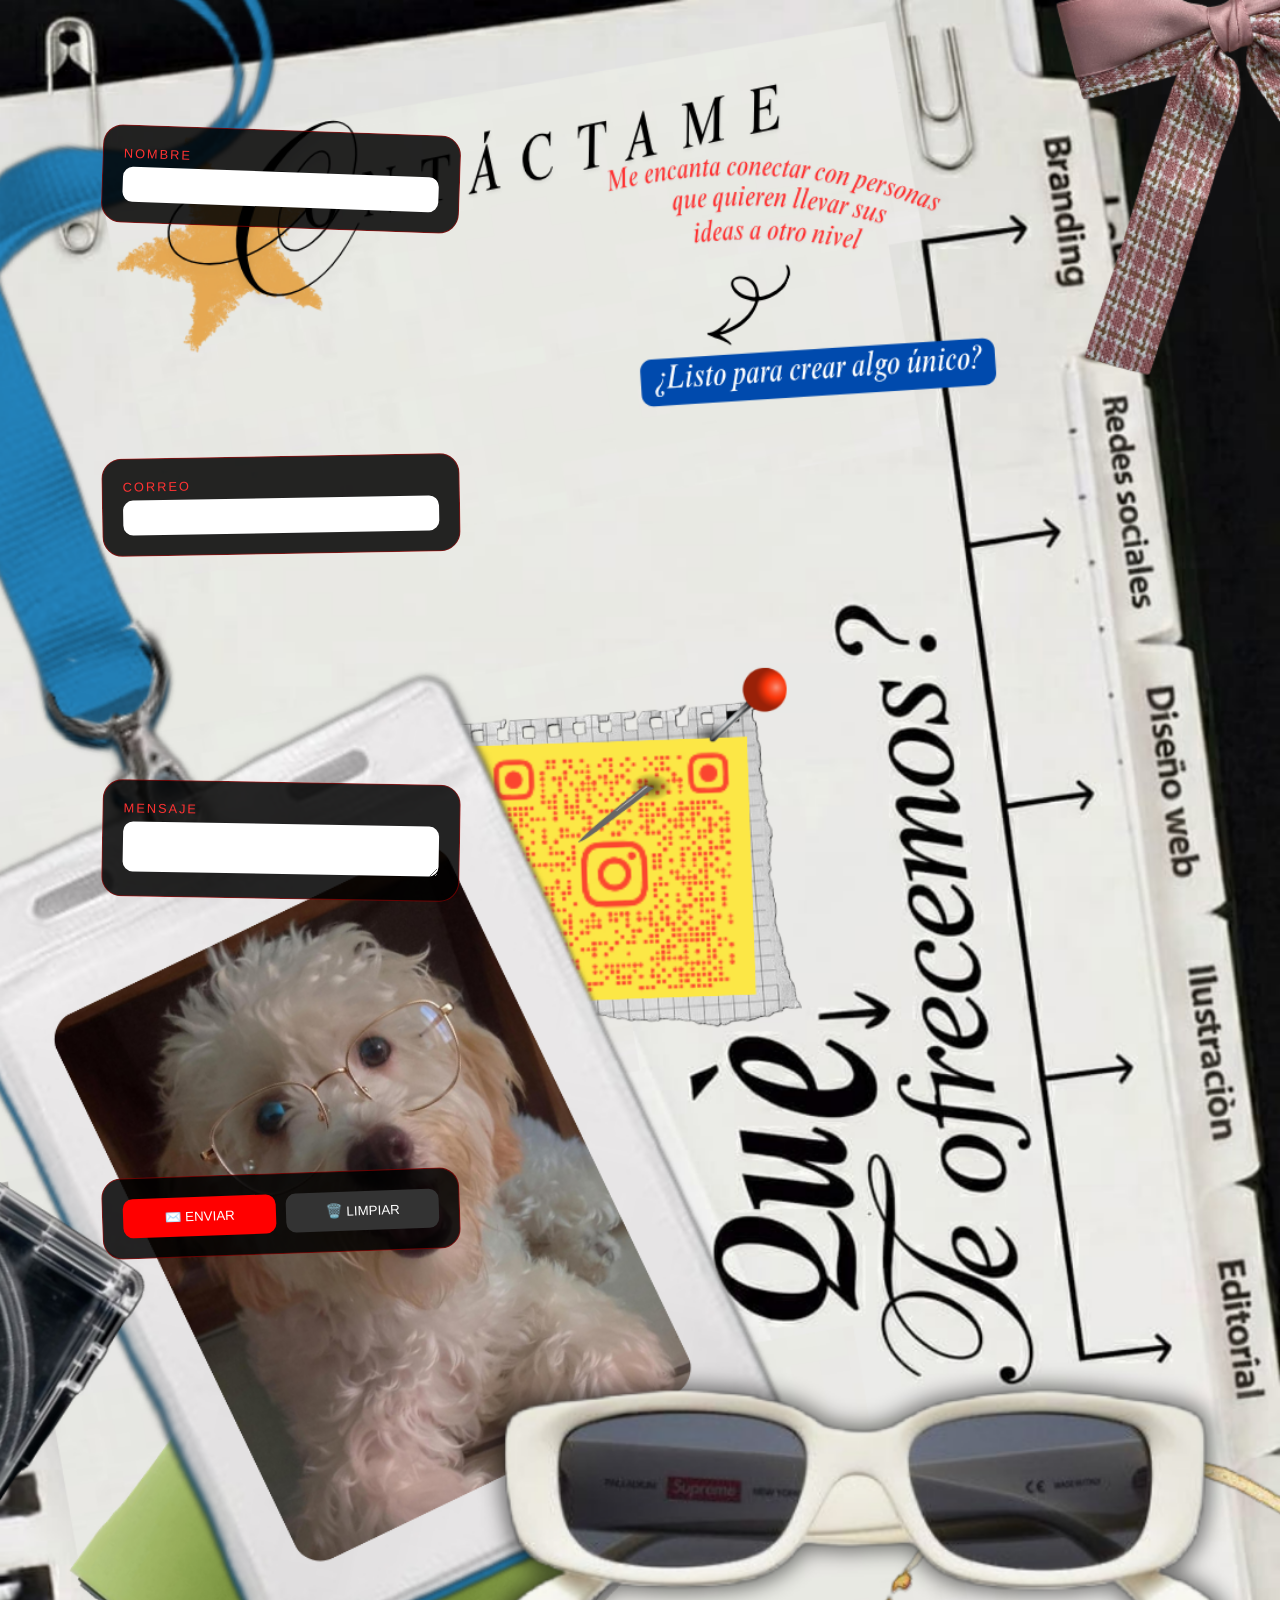
==== contactame.html @ 31b305aa "Cambios de Diseño" ====
<!DOCTYPE html>
<html lang="es">
<head>
<meta charset="UTF-8">
<meta name="viewport" content="width=device-width, initial-scale=1.0">
<title>Contacto - Karla Sherlyn</title>

<style>
*{margin:0;padding:0;box-sizing:border-box;}

body{
    background:#000;
    font-family:Arial, sans-serif;
}

.fullscreen-container{
    position:relative;
    min-height:100vh;
}

.fullscreen-img{
    width:100%;
    display:block;
}

.scrapbook-layer{
    position:absolute;
    top:0;
    left:0;
    width:100%;
    height:100%;
}

.scrap-item{
    position:absolute;
    cursor:grab;
}

.scrap-item:active{
    cursor:grabbing;
}

.form-cuadro{
    background:rgba(0,0,0,0.85);
    padding:20px;
    border-radius:20px;
    border:1px solid rgba(255,0,0,0.4);
}

.form-label{
    display:block;
    color:#ff3333;
    margin-bottom:6px;
    font-size:0.8rem;
    letter-spacing:2px;
}

.form-input,
.form-textarea{
    width:100%;
    padding:10px;
    border:none;
    border-radius:10px;
}

.botones-container{
    display:flex;
    gap:10px;
}

.btn-enviar,
.btn-limpiar{
    flex:1;
    padding:12px;
    border:none;
    border-radius:10px;
    cursor:pointer;
    color:white;
}

.btn-enviar{ background:#ff0000; }
.btn-limpiar{ background:#333; }
</style>
</head>

<body>

<div class="fullscreen-container">
<img src="img/Contactame.png" class="fullscreen-img">

<div class="scrapbook-layer">

<form id="formContacto">

<!-- NOMBRE -->
<div class="scrap-item form-cuadro" style="top:8%; left:8%; width:28%; transform:rotate(2deg);">
<label for="nombre" class="form-label">NOMBRE</label>
<input type="text" id="nombre" name="nombre" class="form-input" required>
</div>

<!-- CORREO -->
<div class="scrap-item form-cuadro" style="top:28%; left:8%; width:28%; transform:rotate(-1deg);">
<label for="correo" class="form-label">CORREO</label>
<input type="email" id="correo" name="correo" class="form-input" required>
</div>

<!-- MENSAJE -->
<div class="scrap-item form-cuadro" style="top:48%; left:8%; width:28%; transform:rotate(1deg);">
<label for="mensaje" class="form-label">MENSAJE</label>
<textarea id="mensaje" name="mensaje" class="form-textarea" required></textarea>
</div>

<!-- BOTONES -->
<div class="scrap-item form-cuadro" style="top:72%; left:8%; width:28%; transform:rotate(-2deg);">
<div class="botones-container">
<button type="submit" id="btnEnviar" class="btn-enviar">✉️ ENVIAR</button>
<button type="button" id="btnLimpiar" class="btn-limpiar">🗑️ LIMPIAR</button>
</div>
</div>

</form>

</div>
</div>

<script>
const FORMSPREE_URL = "https://formspree.io/f/xeevagad";

// ===== FORM =====
function enviarFormulario(){
    const nombre = nombreInput.value.trim();
    const correo = correoInput.value.trim();
    const mensaje = mensajeInput.value.trim();

    fetch(FORMSPREE_URL,{
        method:"POST",
        headers:{'Content-Type':'application/json'},
        body:JSON.stringify({nombre,correo,mensaje})
    }).then(()=>alert("Mensaje enviado"));
}

function limpiarFormulario(){
    form.reset();
}

const form = document.getElementById("formContacto");
const nombreInput = document.getElementById("nombre");
const correoInput = document.getElementById("correo");
const mensajeInput = document.getElementById("mensaje");

form.addEventListener("submit",(e)=>{
    e.preventDefault();
    enviarFormulario();
});

document.getElementById("btnLimpiar").onclick = limpiarFormulario;

// ===== DRAG SYSTEM =====
let selected = null;
let isDragging = false;
let startX, startY, startLeft, startTop;

document.querySelectorAll('.scrap-item').forEach(el => {

    el.addEventListener('mousedown', (e) => {

        // ❌ NO mover si estás escribiendo o clickeando botones
        if(
            e.target.tagName === "INPUT" ||
            e.target.tagName === "TEXTAREA" ||
            e.target.tagName === "BUTTON"
        ) return;

        isDragging = true;
        selected = el;

        startX = e.clientX;
        startY = e.clientY;

        startLeft = parseFloat(el.style.left);
        startTop = parseFloat(el.style.top);

        document.onmousemove = drag;
        document.onmouseup = stop;
    });
});

function drag(e){
    if(!isDragging || !selected) return;

    selected.style.left = (startLeft + (e.clientX - startX)) + "px";
    selected.style.top = (startTop + (e.clientY - startY)) + "px";
}

function stop(){
    isDragging = false;
    selected = null;
    document.onmousemove = null;
    document.onmouseup = null;
}
</script>

</body>
</html>
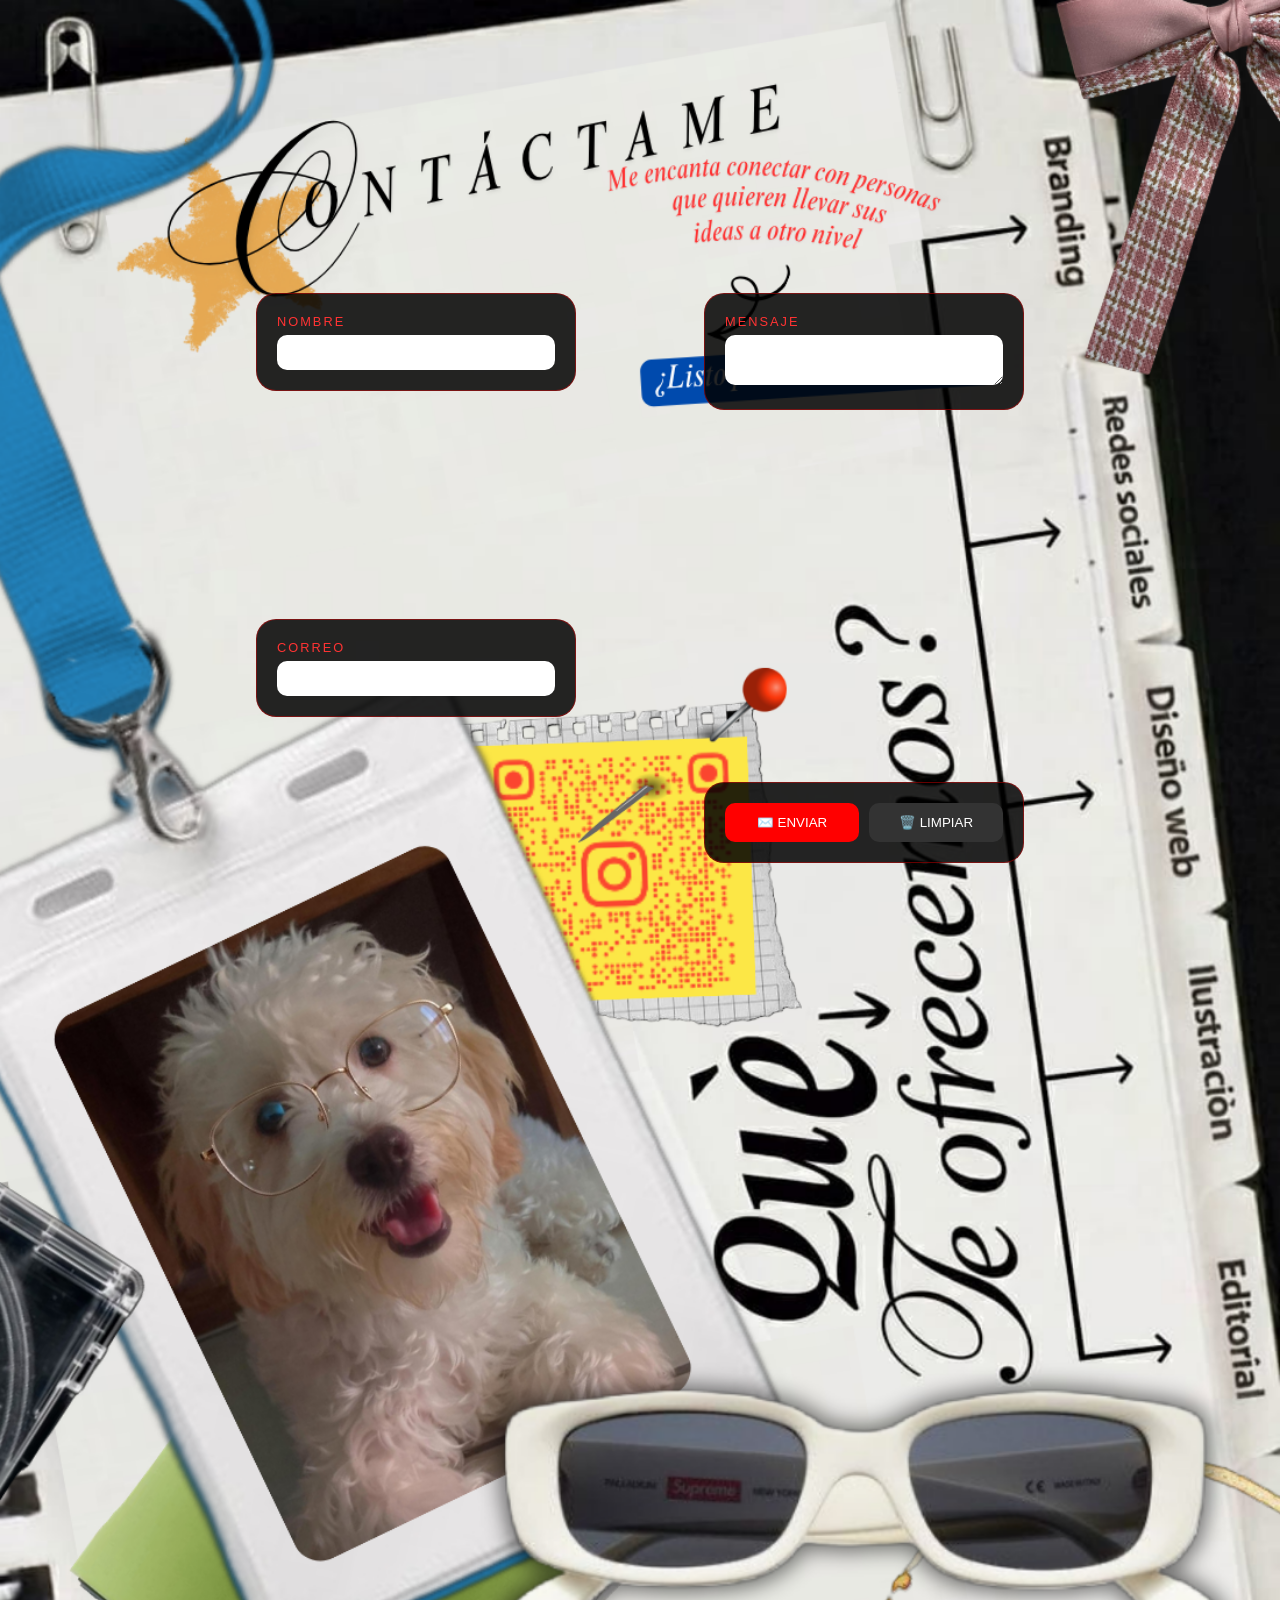
==== commit 94acf624: "Diseño" ====
--- a/contactame.html
+++ b/contactame.html
@@ -31,15 +31,12 @@
     height:100%;
 }
 
+/* 🔒 YA NO SE MUEVEN */
 .scrap-item{
     position:absolute;
-    cursor:grab;
 }
 
-.scrap-item:active{
-    cursor:grabbing;
-}
-
+/* ESTILO */
 .form-cuadro{
     background:rgba(0,0,0,0.85);
     padding:20px;
@@ -92,26 +89,24 @@
 
 <form id="formContacto">
 
-<!-- NOMBRE -->
-<div class="scrap-item form-cuadro" style="top:8%; left:8%; width:28%; transform:rotate(2deg);">
+<!-- COLUMNA IZQUIERDA -->
+<div class="scrap-item form-cuadro" style="top:18%; left:20%; width:25%;">
 <label for="nombre" class="form-label">NOMBRE</label>
 <input type="text" id="nombre" name="nombre" class="form-input" required>
 </div>
 
-<!-- CORREO -->
-<div class="scrap-item form-cuadro" style="top:28%; left:8%; width:28%; transform:rotate(-1deg);">
+<div class="scrap-item form-cuadro" style="top:38%; left:20%; width:25%;">
 <label for="correo" class="form-label">CORREO</label>
 <input type="email" id="correo" name="correo" class="form-input" required>
 </div>
 
-<!-- MENSAJE -->
-<div class="scrap-item form-cuadro" style="top:48%; left:8%; width:28%; transform:rotate(1deg);">
+<!-- COLUMNA DERECHA -->
+<div class="scrap-item form-cuadro" style="top:18%; left:55%; width:25%;">
 <label for="mensaje" class="form-label">MENSAJE</label>
 <textarea id="mensaje" name="mensaje" class="form-textarea" required></textarea>
 </div>
 
-<!-- BOTONES -->
-<div class="scrap-item form-cuadro" style="top:72%; left:8%; width:28%; transform:rotate(-2deg);">
+<div class="scrap-item form-cuadro" style="top:48%; left:55%; width:25%;">
 <div class="botones-container">
 <button type="submit" id="btnEnviar" class="btn-enviar">✉️ ENVIAR</button>
 <button type="button" id="btnLimpiar" class="btn-limpiar">🗑️ LIMPIAR</button>
@@ -126,7 +121,12 @@
 <script>
 const FORMSPREE_URL = "https://formspree.io/f/xeevagad";
 
-// ===== FORM =====
+const form = document.getElementById("formContacto");
+const nombreInput = document.getElementById("nombre");
+const correoInput = document.getElementById("correo");
+const mensajeInput = document.getElementById("mensaje");
+
+// ENVIAR
 function enviarFormulario(){
     const nombre = nombreInput.value.trim();
     const correo = correoInput.value.trim();
@@ -139,14 +139,10 @@
     }).then(()=>alert("Mensaje enviado"));
 }
 
+// LIMPIAR
 function limpiarFormulario(){
     form.reset();
 }
-
-const form = document.getElementById("formContacto");
-const nombreInput = document.getElementById("nombre");
-const correoInput = document.getElementById("correo");
-const mensajeInput = document.getElementById("mensaje");
 
 form.addEventListener("submit",(e)=>{
     e.preventDefault();
@@ -154,50 +150,6 @@
 });
 
 document.getElementById("btnLimpiar").onclick = limpiarFormulario;
-
-// ===== DRAG SYSTEM =====
-let selected = null;
-let isDragging = false;
-let startX, startY, startLeft, startTop;
-
-document.querySelectorAll('.scrap-item').forEach(el => {
-
-    el.addEventListener('mousedown', (e) => {
-
-        // ❌ NO mover si estás escribiendo o clickeando botones
-        if(
-            e.target.tagName === "INPUT" ||
-            e.target.tagName === "TEXTAREA" ||
-            e.target.tagName === "BUTTON"
-        ) return;
-
-        isDragging = true;
-        selected = el;
-
-        startX = e.clientX;
-        startY = e.clientY;
-
-        startLeft = parseFloat(el.style.left);
-        startTop = parseFloat(el.style.top);
-
-        document.onmousemove = drag;
-        document.onmouseup = stop;
-    });
-});
-
-function drag(e){
-    if(!isDragging || !selected) return;
-
-    selected.style.left = (startLeft + (e.clientX - startX)) + "px";
-    selected.style.top = (startTop + (e.clientY - startY)) + "px";
-}
-
-function stop(){
-    isDragging = false;
-    selected = null;
-    document.onmousemove = null;
-    document.onmouseup = null;
-}
 </script>
 
 </body>
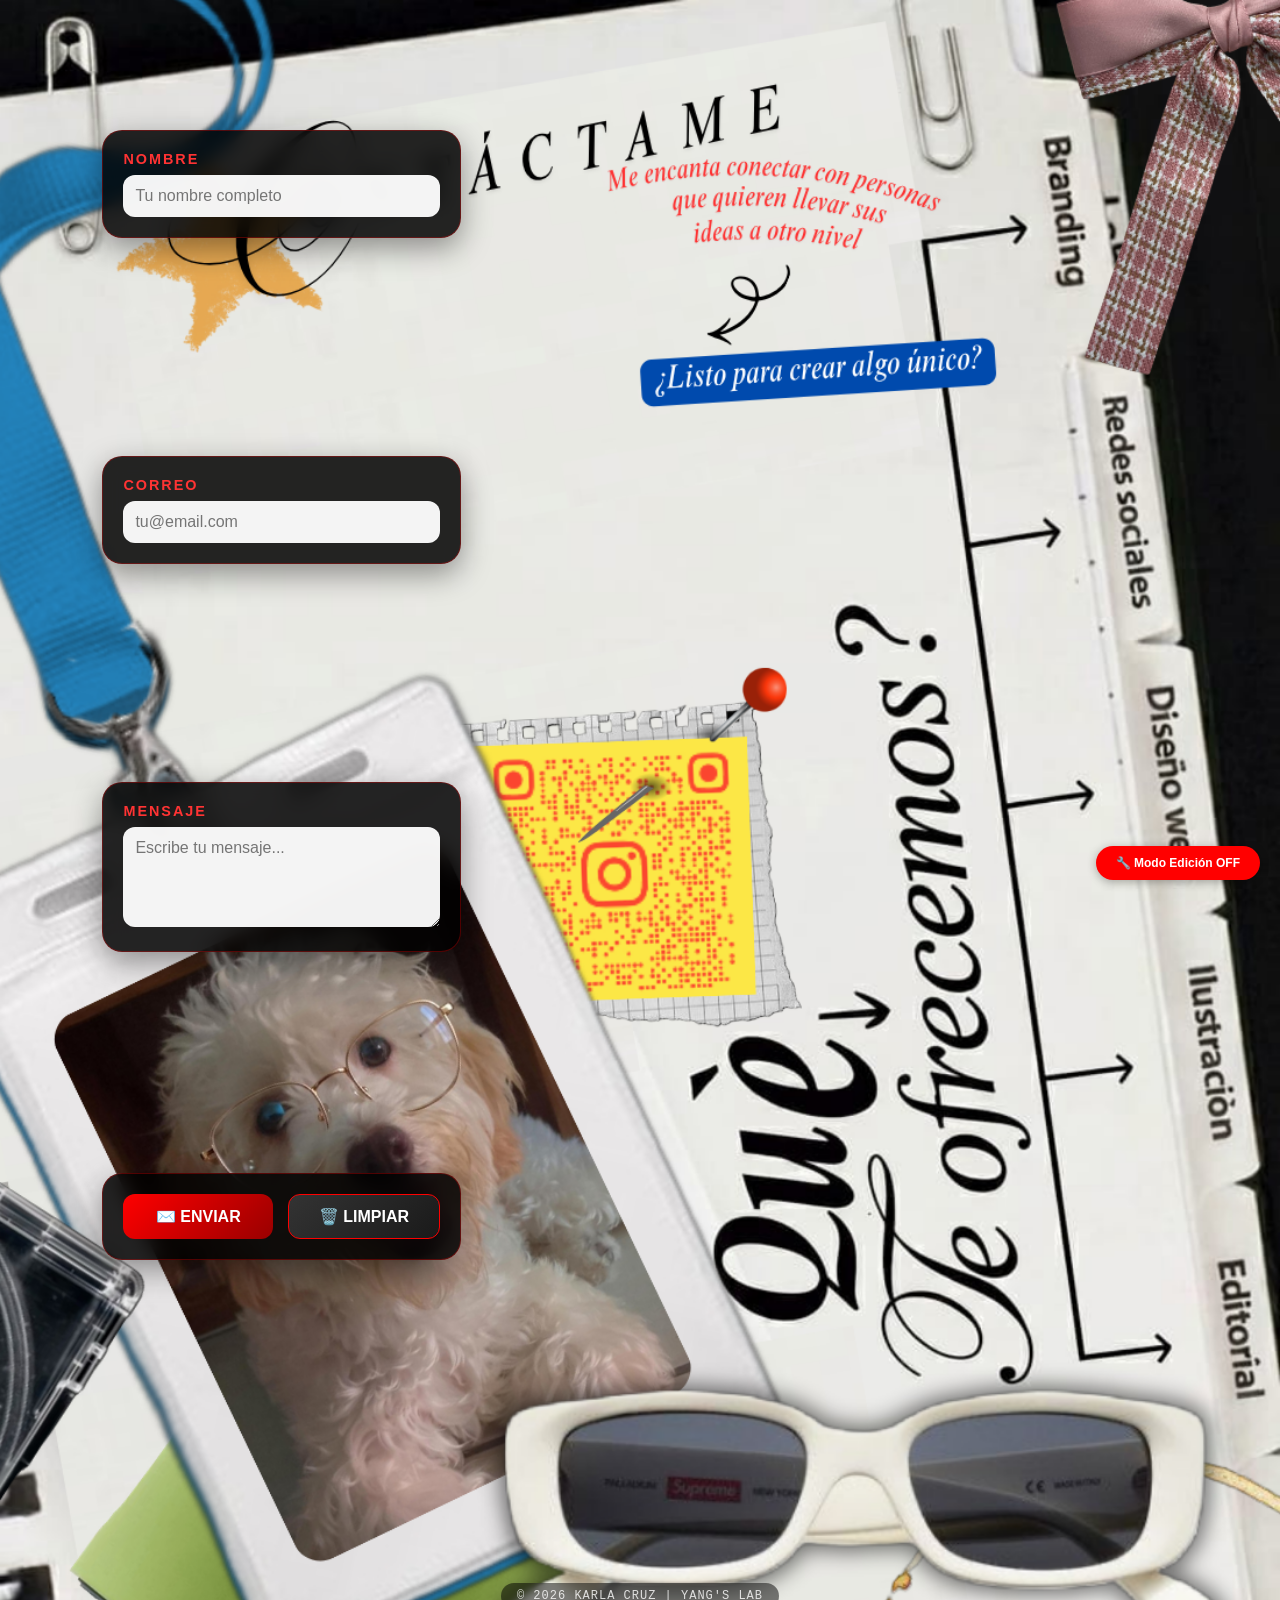
==== commit a47fbf55: "Add files via upload" ====
--- a/contactame.html
+++ b/contactame.html
@@ -1,156 +1,680 @@
-<!DOCTYPE html>
-<html lang="es">
-<head>
-<meta charset="UTF-8">
-<meta name="viewport" content="width=device-width, initial-scale=1.0">
-<title>Contacto - Karla Sherlyn</title>
-
-<style>
-*{margin:0;padding:0;box-sizing:border-box;}
-
-body{
-    background:#000;
-    font-family:Arial, sans-serif;
-}
-
-.fullscreen-container{
-    position:relative;
-    min-height:100vh;
-}
-
-.fullscreen-img{
-    width:100%;
-    display:block;
-}
-
-.scrapbook-layer{
-    position:absolute;
-    top:0;
-    left:0;
-    width:100%;
-    height:100%;
-}
-
-/* 🔒 YA NO SE MUEVEN */
-.scrap-item{
-    position:absolute;
-}
-
-/* ESTILO */
-.form-cuadro{
-    background:rgba(0,0,0,0.85);
-    padding:20px;
-    border-radius:20px;
-    border:1px solid rgba(255,0,0,0.4);
-}
-
-.form-label{
-    display:block;
-    color:#ff3333;
-    margin-bottom:6px;
-    font-size:0.8rem;
-    letter-spacing:2px;
-}
-
-.form-input,
-.form-textarea{
-    width:100%;
-    padding:10px;
-    border:none;
-    border-radius:10px;
-}
-
-.botones-container{
-    display:flex;
-    gap:10px;
-}
-
-.btn-enviar,
-.btn-limpiar{
-    flex:1;
-    padding:12px;
-    border:none;
-    border-radius:10px;
-    cursor:pointer;
-    color:white;
-}
-
-.btn-enviar{ background:#ff0000; }
-.btn-limpiar{ background:#333; }
-</style>
-</head>
-
-<body>
-
-<div class="fullscreen-container">
-<img src="img/Contactame.png" class="fullscreen-img">
-
-<div class="scrapbook-layer">
-
-<form id="formContacto">
-
-<!-- COLUMNA IZQUIERDA -->
-<div class="scrap-item form-cuadro" style="top:18%; left:20%; width:25%;">
-<label for="nombre" class="form-label">NOMBRE</label>
-<input type="text" id="nombre" name="nombre" class="form-input" required>
-</div>
-
-<div class="scrap-item form-cuadro" style="top:38%; left:20%; width:25%;">
-<label for="correo" class="form-label">CORREO</label>
-<input type="email" id="correo" name="correo" class="form-input" required>
-</div>
-
-<!-- COLUMNA DERECHA -->
-<div class="scrap-item form-cuadro" style="top:18%; left:55%; width:25%;">
-<label for="mensaje" class="form-label">MENSAJE</label>
-<textarea id="mensaje" name="mensaje" class="form-textarea" required></textarea>
-</div>
-
-<div class="scrap-item form-cuadro" style="top:48%; left:55%; width:25%;">
-<div class="botones-container">
-<button type="submit" id="btnEnviar" class="btn-enviar">✉️ ENVIAR</button>
-<button type="button" id="btnLimpiar" class="btn-limpiar">🗑️ LIMPIAR</button>
-</div>
-</div>
-
-</form>
-
-</div>
-</div>
-
-<script>
-const FORMSPREE_URL = "https://formspree.io/f/xeevagad";
-
-const form = document.getElementById("formContacto");
-const nombreInput = document.getElementById("nombre");
-const correoInput = document.getElementById("correo");
-const mensajeInput = document.getElementById("mensaje");
-
-// ENVIAR
-function enviarFormulario(){
-    const nombre = nombreInput.value.trim();
-    const correo = correoInput.value.trim();
-    const mensaje = mensajeInput.value.trim();
-
-    fetch(FORMSPREE_URL,{
-        method:"POST",
-        headers:{'Content-Type':'application/json'},
-        body:JSON.stringify({nombre,correo,mensaje})
-    }).then(()=>alert("Mensaje enviado"));
-}
-
-// LIMPIAR
-function limpiarFormulario(){
-    form.reset();
-}
-
-form.addEventListener("submit",(e)=>{
-    e.preventDefault();
-    enviarFormulario();
-});
-
-document.getElementById("btnLimpiar").onclick = limpiarFormulario;
-</script>
-
-</body>
+<!DOCTYPE html>
+<html lang="es">
+<head>
+    <meta charset="UTF-8">
+    <meta name="viewport" content="width=device-width, initial-scale=1.0">
+    <title>Contacto - Karla Sherlyn</title>
+    
+    <link rel="icon" type="image/svg+xml" href="data:image/svg+xml, 
+    <svg xmlns='http://www.w3.org/2000/svg' viewBox='0 0 100 100'>         
+    <text y='.9em' font-size='90'>🦖</text> </svg>">
+    <meta http-equiv="Cache-Control" content="no-cache, no-store, must-revalidate">
+    <meta http-equiv="Pragma" content="no-cache">
+    <meta http-equiv="Expires" content="0">
+    
+    <style>
+        * {
+            margin: 0;
+            padding: 0;
+            box-sizing: border-box;
+        }
+
+        body {
+            background: #000;
+            overflow-x: hidden;
+            font-family: 'Arial', sans-serif;
+        }
+
+        .fullscreen-container {
+            position: relative;
+            min-height: 100vh;
+        }
+
+        .fullscreen-img {
+            width: 100%;
+            display: block;
+            pointer-events: none;
+        }
+
+        /* CAPA DE ELEMENTOS */
+        .scrapbook-layer {
+            position: absolute;
+            top: 0;
+            left: 0;
+            width: 100%;
+            height: 100%;
+        }
+
+        /* ELEMENTOS - Solo se pueden mover si activas el modo edición */
+        .scrap-item {
+            position: absolute;
+            transition: outline 0.1s ease;
+        }
+
+        /* ESTILOS DE LOS CUADROS DEL FORMULARIO */
+        .form-cuadro {
+            background: rgba(0, 0, 0, 0.85);
+            backdrop-filter: blur(10px);
+            border-radius: 20px;
+            padding: 20px;
+            box-shadow: 0 10px 30px rgba(0,0,0,0.4);
+            border: 1px solid rgba(255,0,0,0.3);
+            transition: all 0.2s ease;
+        }
+
+        .form-cuadro:hover {
+            border: 1px solid rgba(255,0,0,0.8);
+            box-shadow: 0 15px 40px rgba(0,0,0,0.5);
+        }
+
+        .form-cuadro-interno {
+            width: 100%;
+        }
+
+        .form-label {
+            display: block;
+            color: #ff3333;
+            font-weight: bold;
+            margin-bottom: 8px;
+            font-size: 0.9rem;
+            letter-spacing: 2px;
+        }
+
+        .form-input {
+            width: 100%;
+            padding: 12px;
+            border: none;
+            border-radius: 12px;
+            background: rgba(255,255,255,0.95);
+            font-size: 1rem;
+            box-sizing: border-box;
+        }
+
+        .form-input:focus {
+            outline: none;
+            background: white;
+            box-shadow: 0 0 8px rgba(255,0,0,0.5);
+        }
+
+        .form-textarea {
+            width: 100%;
+            padding: 12px;
+            border: none;
+            border-radius: 12px;
+            background: rgba(255,255,255,0.95);
+            font-size: 1rem;
+            min-height: 100px;
+            resize: vertical;
+            font-family: inherit;
+            box-sizing: border-box;
+        }
+
+        .form-textarea:focus {
+            outline: none;
+            background: white;
+            box-shadow: 0 0 8px rgba(255,0,0,0.5);
+        }
+
+        .btn-enviar {
+            background: linear-gradient(135deg, #ff0000, #990000);
+            color: white;
+            border: none;
+            padding: 12px 24px;
+            border-radius: 12px;
+            font-size: 1rem;
+            font-weight: bold;
+            cursor: pointer;
+            width: 100%;
+            transition: transform 0.2s, box-shadow 0.2s;
+        }
+
+        .btn-enviar:hover {
+            transform: translateY(-2px);
+            box-shadow: 0 5px 15px rgba(255,0,0,0.4);
+        }
+
+        .btn-enviar:active {
+            transform: translateY(0);
+        }
+
+        .btn-limpiar {
+            background: linear-gradient(135deg, #333333, #1a1a1a);
+            color: white;
+            border: 1px solid #ff0000;
+            padding: 12px 24px;
+            border-radius: 12px;
+            font-size: 1rem;
+            font-weight: bold;
+            cursor: pointer;
+            width: 100%;
+            transition: transform 0.2s, box-shadow 0.2s;
+        }
+
+        .btn-limpiar:hover {
+            transform: translateY(-2px);
+            box-shadow: 0 5px 15px rgba(255,0,0,0.3);
+            border: 1px solid #ff4444;
+        }
+
+        .btn-limpiar:active {
+            transform: translateY(0);
+        }
+
+        .botones-container {
+            display: flex;
+            gap: 15px;
+            width: 100%;
+        }
+
+        .botones-container .btn-enviar,
+        .botones-container .btn-limpiar {
+            flex: 1;
+        }
+
+        .watermark {
+            position: absolute;
+            bottom: 20px;
+            left: 0;
+            right: 0;
+            text-align: center;
+            color: rgba(255, 255, 255, 0.8);
+            font-size: 12px;
+            font-family: 'Courier New', 'Segoe UI', monospace;
+            letter-spacing: 1px;
+            background: rgba(0,0,0,0.5);
+            padding: 6px 16px;
+            width: fit-content;
+            margin: 0 auto;
+            pointer-events: none;
+            z-index: 20;
+            font-weight: 400;
+            text-transform: uppercase;
+            border-radius: 20px;
+            backdrop-filter: blur(4px);
+        }
+
+        .toast-message {
+            position: fixed;
+            bottom: 80px;
+            left: 50%;
+            transform: translateX(-50%);
+            background: rgba(0,0,0,0.9);
+            border: 1px solid #ff0000;
+            color: #ff3333;
+            padding: 12px 24px;
+            border-radius: 30px;
+            font-size: 14px;
+            font-weight: bold;
+            z-index: 1000;
+            animation: fadeInOut 2.5s ease forwards;
+            pointer-events: none;
+        }
+
+        @keyframes fadeInOut {
+            0% { opacity: 0; transform: translateX(-50%) translateY(20px); }
+            15% { opacity: 1; transform: translateX(-50%) translateY(0); }
+            85% { opacity: 1; transform: translateX(-50%) translateY(0); }
+            100% { opacity: 0; transform: translateX(-50%) translateY(-20px); }
+        }
+
+        /* Botón para activar/desactivar modo edición */
+        .edit-mode-toggle {
+            position: fixed;
+            bottom: 20px;
+            right: 20px;
+            background: #ff0000;
+            color: white;
+            border: none;
+            padding: 10px 20px;
+            border-radius: 30px;
+            font-weight: bold;
+            cursor: pointer;
+            z-index: 1001;
+            font-size: 12px;
+            box-shadow: 0 2px 10px rgba(0,0,0,0.3);
+        }
+
+        .edit-mode-toggle.editing {
+            background: #4CAF50;
+        }
+
+        /* Handles de redimensión y rotación - solo visibles en modo edición */
+        .resize-handle {
+            position: absolute;
+            width: 20px;
+            height: 20px;
+            background: #ff0000;
+            border-radius: 50%;
+            bottom: -10px;
+            right: -10px;
+            cursor: nwse-resize;
+            z-index: 999;
+            border: 2px solid white;
+            box-shadow: 0 0 4px rgba(0,0,0,0.5);
+            display: none;
+        }
+
+        .rotate-handle {
+            position: absolute;
+            width: 20px;
+            height: 20px;
+            background: #cc0000;
+            border-radius: 50%;
+            top: -10px;
+            left: -10px;
+            cursor: grab;
+            z-index: 999;
+            border: 2px solid white;
+            box-shadow: 0 0 4px rgba(0,0,0,0.5);
+            display: none;
+        }
+
+        .rotate-handle:active {
+            cursor: grabbing;
+        }
+
+        /* En modo edición, los cuadros son movibles y se muestran las manijas */
+        body.edit-mode .scrap-item {
+            cursor: grab;
+        }
+
+        body.edit-mode .scrap-item:active {
+            cursor: grabbing;
+        }
+
+        body.edit-mode .resize-handle,
+        body.edit-mode .rotate-handle {
+            display: block;
+        }
+
+        body.edit-mode .form-cuadro.selected {
+            outline: 3px dashed #ff0000;
+        }
+
+        /* RESPONSIVE */
+        @media (max-width: 900px) {
+            .form-cuadro { width: 35% !important; }
+        }
+        @media (max-width: 700px) {
+            .form-cuadro { width: 70% !important; left: 15% !important; }
+        }
+        @media (max-width: 500px) {
+            .botones-container { flex-direction: column; gap: 10px; }
+        }
+    </style>
+</head>
+<body>
+    <div class="fullscreen-container">
+        <img src="img/Contactame.png" class="fullscreen-img" alt="Fondo página de contacto" onerror="this.style.display='none'; console.warn('⚠️ Imagen de fondo no encontrada')">
+
+        <div class="scrapbook-layer">
+            
+            <!-- ===== CUADRO 1: NOMBRE ===== -->
+            <div class="scrap-item form-cuadro" style="top:8%; left:8%; width:28%;">
+                <div class="form-cuadro-interno">
+                    <label class="form-label">NOMBRE</label>
+                    <input type="text" id="nombre" class="form-input" placeholder="Tu nombre completo" required>
+                </div>
+            </div>
+            
+            <!-- ===== CUADRO 2: CORREO ===== -->
+            <div class="scrap-item form-cuadro" style="top:28%; left:8%; width:28%;">
+                <div class="form-cuadro-interno">
+                    <label class="form-label">CORREO</label>
+                    <input type="email" id="correo" class="form-input" placeholder="tu@email.com" required>
+                </div>
+            </div>
+            
+            <!-- ===== CUADRO 3: MENSAJE ===== -->
+            <div class="scrap-item form-cuadro" style="top:48%; left:8%; width:28%;">
+                <div class="form-cuadro-interno">
+                    <label class="form-label">MENSAJE</label>
+                    <textarea id="mensaje" class="form-textarea" placeholder="Escribe tu mensaje..." required></textarea>
+                </div>
+            </div>
+
+            <!-- ===== CUADRO 4: BOTONES ===== -->
+            <div class="scrap-item form-cuadro" style="top:72%; left:8%; width:28%;">
+                <div class="form-cuadro-interno">
+                    <div class="botones-container">
+                        <button id="btnEnviar" class="btn-enviar">✉️ ENVIAR</button>
+                        <button id="btnLimpiar" class="btn-limpiar">🗑️ LIMPIAR</button>
+                    </div>
+                </div>
+            </div>
+            
+        </div>
+        
+        <div class="watermark">
+            © 2026 Karla Cruz | YANG'S LAB
+        </div>
+    </div>
+
+    <!-- Botón para activar/desactivar modo edición (SOLO TÚ LO VES) -->
+    <button id="editModeBtn" class="edit-mode-toggle">🔧 Modo Edición OFF</button>
+
+    <script>
+        // ===== CONFIGURACIÓN DE FORMSPREE =====
+        const FORMSPREE_ID = 'xeevagad';
+        const FORMSPREE_URL = `https://formspree.io/f/${FORMSPREE_ID}`;
+
+        // ===== MOSTRAR MENSAJE FLOTANTE =====
+        function showToast(message, isError = false) {
+            const toast = document.createElement('div');
+            toast.className = 'toast-message';
+            toast.textContent = message;
+            if (isError) {
+                toast.style.color = '#ff6666';
+                toast.style.borderColor = '#ff0000';
+            } else {
+                toast.style.color = '#4CAF50';
+                toast.style.borderColor = '#4CAF50';
+            }
+            document.body.appendChild(toast);
+            setTimeout(() => {
+                toast.remove();
+            }, 3000);
+        }
+
+        // ===== ENVIAR FORMULARIO A FORMSPREE =====
+        async function enviarFormulario() {
+            const nombre = document.getElementById('nombre').value.trim();
+            const correo = document.getElementById('correo').value.trim();
+            const mensaje = document.getElementById('mensaje').value.trim();
+
+            if (!nombre) {
+                showToast('❌ Por favor, ingresa tu nombre', true);
+                return;
+            }
+            if (!correo) {
+                showToast('❌ Por favor, ingresa tu correo electrónico', true);
+                return;
+            }
+            if (!mensaje) {
+                showToast('❌ Por favor, escribe un mensaje', true);
+                return;
+            }
+
+            const emailRegex = /^[^\s@]+@[^\s@]+\.[^\s@]+$/;
+            if (!emailRegex.test(correo)) {
+                showToast('❌ Correo electrónico no válido', true);
+                return;
+            }
+
+            showToast('📤 Enviando mensaje...', false);
+
+            try {
+                const response = await fetch(FORMSPREE_URL, {
+                    method: 'POST',
+                    headers: {
+                        'Content-Type': 'application/json',
+                        'Accept': 'application/json'
+                    },
+                    body: JSON.stringify({
+                        nombre: nombre,
+                        email: correo,
+                        mensaje: mensaje,
+                        _subject: `Nuevo mensaje de ${nombre}`
+                    })
+                });
+
+                if (response.ok) {
+                    showToast('✅ ¡Mensaje enviado con éxito! Te responderé pronto.', false);
+                    document.getElementById('nombre').value = '';
+                    document.getElementById('correo').value = '';
+                    document.getElementById('mensaje').value = '';
+                    console.log('📨 Mensaje enviado a Formspree');
+                } else {
+                    showToast('❌ Error al enviar. Intenta de nuevo.', true);
+                }
+            } catch (error) {
+                console.error('Error de conexión:', error);
+                showToast('❌ Error de conexión. Verifica tu internet.', true);
+            }
+        }
+
+        // ===== LIMPIAR FORMULARIO =====
+        function limpiarFormulario() {
+            document.getElementById('nombre').value = '';
+            document.getElementById('correo').value = '';
+            document.getElementById('mensaje').value = '';
+            showToast('🧹 Todos los campos han sido limpiados', false);
+        }
+
+        // ===== FUNCIONES PARA MOVER, REDIMENSIONAR Y ROTAR (SOLO MODO EDICIÓN) =====
+        let selected = null;
+        let isDragging = false;
+        let isResizing = false;
+        let isRotating = false;
+        let startX, startY, startLeft, startTop, startWidth;
+        let startAngle = 0;
+        let currentAngle = 0;
+        let editMode = false;
+
+        function savePositions() {
+            const data = [];
+            document.querySelectorAll('.scrap-item').forEach(el => {
+                data.push({
+                    top: el.style.top,
+                    left: el.style.left,
+                    width: el.style.width,
+                    transform: el.style.transform
+                });
+            });
+            localStorage.setItem("layoutContacto", JSON.stringify(data));
+            console.log("💾 Posiciones guardadas");
+        }
+
+        function loadPositions() {
+            const data = JSON.parse(localStorage.getItem("layoutContacto"));
+            if (!data) return;
+
+            document.querySelectorAll('.scrap-item').forEach((el, i) => {
+                if (data[i]) {
+                    el.style.top = data[i].top;
+                    el.style.left = data[i].left;
+                    el.style.width = data[i].width;
+                    if (data[i].transform) el.style.transform = data[i].transform;
+                }
+            });
+            console.log("📂 Posiciones cargadas");
+        }
+
+        function createHandles(el) {
+            const oldResize = el.querySelector('.resize-handle');
+            const oldRotate = el.querySelector('.rotate-handle');
+            if (oldResize) oldResize.remove();
+            if (oldRotate) oldRotate.remove();
+
+            const resizeHandle = document.createElement("div");
+            resizeHandle.className = "resize-handle";
+            el.appendChild(resizeHandle);
+
+            const rotateHandle = document.createElement("div");
+            rotateHandle.className = "rotate-handle";
+            el.appendChild(rotateHandle);
+
+            resizeHandle.onmousedown = (e) => {
+                if (!editMode) return;
+                e.stopPropagation();
+                isResizing = true;
+                startX = e.clientX;
+                startWidth = el.offsetWidth;
+                document.onmousemove = resize;
+                document.onmouseup = stop;
+            };
+
+            rotateHandle.onmousedown = (e) => {
+                if (!editMode) return;
+                e.stopPropagation();
+                isRotating = true;
+                const rect = el.getBoundingClientRect();
+                const centerX = rect.left + rect.width / 2;
+                const centerY = rect.top + rect.height / 2;
+                startAngle = Math.atan2(e.clientY - centerY, e.clientX - centerX) * 180 / Math.PI;
+                const transform = el.style.transform;
+                const match = transform.match(/rotate\(([-\d.]+)deg\)/);
+                currentAngle = match ? parseFloat(match[1]) : 0;
+                document.onmousemove = rotate;
+                document.onmouseup = stop;
+            };
+        }
+
+        function rotate(e) {
+            if (!isRotating || !selected || !editMode) return;
+            const rect = selected.getBoundingClientRect();
+            const centerX = rect.left + rect.width / 2;
+            const centerY = rect.top + rect.height / 2;
+            let newAngle = Math.atan2(e.clientY - centerY, e.clientX - centerX) * 180 / Math.PI;
+            let angleDiff = newAngle - startAngle;
+            let finalAngle = currentAngle + angleDiff;
+            selected.style.transform = `rotate(${finalAngle}deg)`;
+        }
+
+        function resize(e) {
+            if (!isResizing || !selected || !editMode) return;
+            let newWidth = Math.max(80, startWidth + (e.clientX - startX));
+            selected.style.width = newWidth + "px";
+        }
+
+        function startDrag(e, el) {
+            if (!editMode) return;
+            if (e.target.classList.contains("resize-handle")) return;
+            if (e.target.classList.contains("rotate-handle")) return;
+            if (e.target.tagName === 'BUTTON') return;
+            if (e.target.type === 'text' || e.target.type === 'email' || e.target.tagName === 'TEXTAREA') return;
+            
+            isDragging = true;
+            selected = el;
+            startX = e.clientX;
+            startY = e.clientY;
+            startLeft = parseFloat(el.style.left || 0);
+            startTop = parseFloat(el.style.top || 0);
+            document.onmousemove = drag;
+            document.onmouseup = stop;
+        }
+
+        function drag(e) {
+            if (!isDragging || !selected || !editMode) return;
+            selected.style.left = (startLeft + (e.clientX - startX)) + "px";
+            selected.style.top = (startTop + (e.clientY - startY)) + "px";
+        }
+
+        function stop() {
+            isDragging = false;
+            isResizing = false;
+            isRotating = false;
+            document.onmousemove = null;
+            document.onmouseup = null;
+            if (editMode) savePositions();
+        }
+
+        function selectElement(el) {
+            if (!editMode) return;
+            if (selected && selected !== el) {
+                selected.classList.remove('selected');
+            }
+            selected = el;
+            selected.classList.add('selected');
+            createHandles(selected);
+        }
+
+        function asignarEventos() {
+            document.querySelectorAll('.scrap-item').forEach(el => {
+                el.addEventListener('click', (e) => {
+                    if (!editMode) return;
+                    if (e.target.tagName === 'BUTTON') return;
+                    if (e.target.type === 'text' || e.target.type === 'email' || e.target.tagName === 'TEXTAREA') return;
+                    e.stopPropagation();
+                    selectElement(el);
+                });
+                
+                el.addEventListener('mousedown', (e) => {
+                    startDrag(e, el);
+                });
+            });
+        }
+
+        document.body.addEventListener('click', (e) => {
+            if (!editMode) return;
+            if (!e.target.closest('.scrap-item')) {
+                if (selected) {
+                    selected.classList.remove('selected');
+                    selected = null;
+                }
+            }
+        });
+
+        document.addEventListener('keydown', (e) => {
+            if (!editMode || !selected) return;
+            if (e.key === "q") {
+                let transform = selected.style.transform || "rotate(0deg)";
+                let match = transform.match(/rotate\(([-\d.]+)deg\)/);
+                let currentRot = match ? parseFloat(match[1]) : 0;
+                selected.style.transform = `rotate(${currentRot - 5}deg)`;
+                savePositions();
+            }
+            if (e.key === "e") {
+                let transform = selected.style.transform || "rotate(0deg)";
+                let match = transform.match(/rotate\(([-\d.]+)deg\)/);
+                let currentRot = match ? parseFloat(match[1]) : 0;
+                selected.style.transform = `rotate(${currentRot + 5}deg)`;
+                savePositions();
+            }
+        });
+
+        // ===== MODO EDICIÓN =====
+        const editModeBtn = document.getElementById('editModeBtn');
+        
+        function toggleEditMode() {
+            editMode = !editMode;
+            if (editMode) {
+                document.body.classList.add('edit-mode');
+                editModeBtn.textContent = '🔧 Modo Edición ON';
+                editModeBtn.classList.add('editing');
+                // Recargar posiciones guardadas
+                loadPositions();
+                console.log("✏️ MODO EDICIÓN ACTIVADO - Puedes mover los cuadros");
+            } else {
+                document.body.classList.remove('edit-mode');
+                editModeBtn.textContent = '🔧 Modo Edición OFF';
+                editModeBtn.classList.remove('editing');
+                if (selected) {
+                    selected.classList.remove('selected');
+                    selected = null;
+                }
+                savePositions();
+                console.log("🔒 MODO EDICIÓN DESACTIVADO - Cuadros fijos");
+            }
+        }
+
+        editModeBtn.addEventListener('click', toggleEditMode);
+
+        // ===== ASIGNAR BOTONES =====
+        document.getElementById('btnEnviar').addEventListener('click', enviarFormulario);
+        document.getElementById('btnLimpiar').addEventListener('click', limpiarFormulario);
+
+        // Enter en campos también envía
+        const inputs = document.querySelectorAll('.form-input, .form-textarea');
+        inputs.forEach(input => {
+            input.addEventListener('keypress', (e) => {
+                if (e.key === 'Enter' && e.target.tagName !== 'TEXTAREA') {
+                    e.preventDefault();
+                    enviarFormulario();
+                }
+            });
+        });
+
+        // ===== INICIALIZAR =====
+        window.onload = () => {
+            loadPositions();
+            asignarEventos();
+            console.log("━━━━━━━━━━━━━━━━━━━━━━━━━━━━━━━━━━━━━━━");
+            console.log("✅ Haz clic en 'Modo Edición' para mover los cuadros");
+            console.log("✅ Los usuarios NUNCA ven el botón de edición");
+            console.log("✅ FORMULARIO CONECTADO A FORMSPREE");
+            console.log("━━━━━━━━━━━━━━━━━━━━━━━━━━━━━━━━━━━━━━━");
+        };
+    </script>
+</body>
 </html>
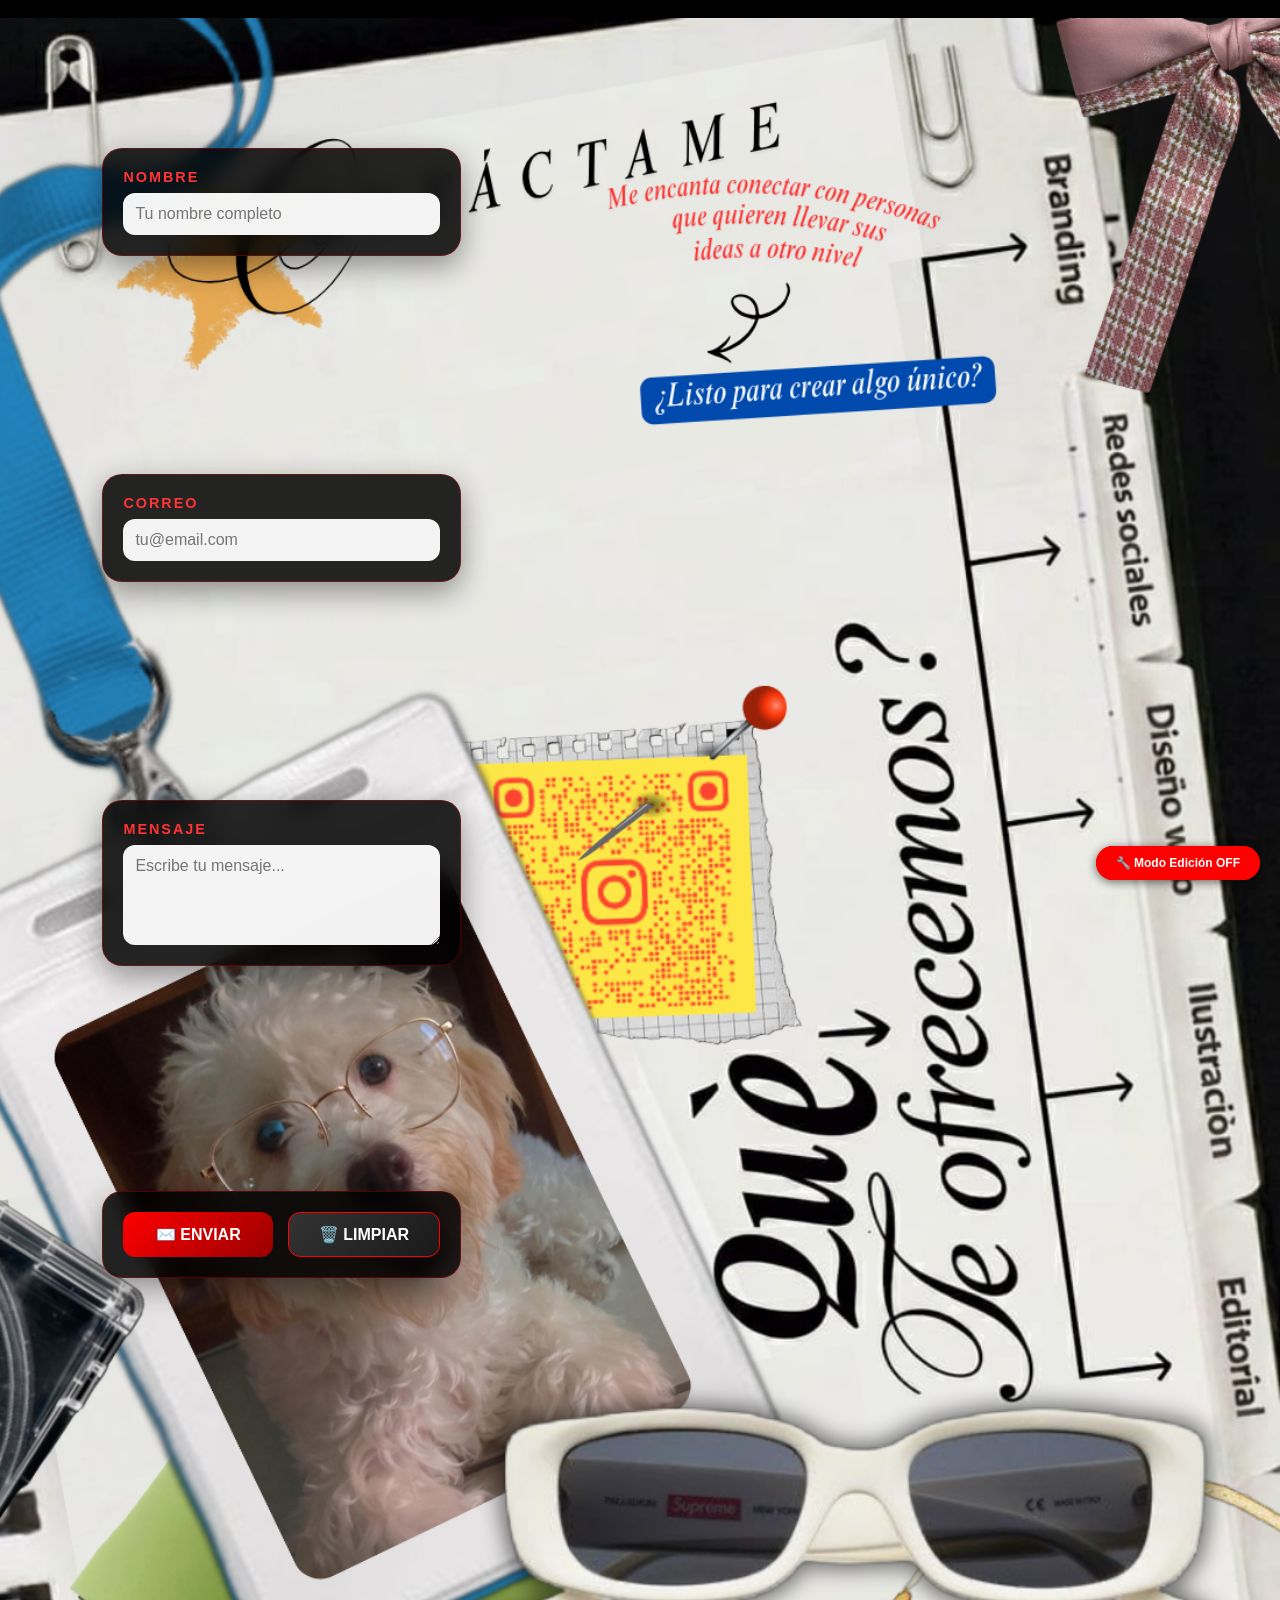
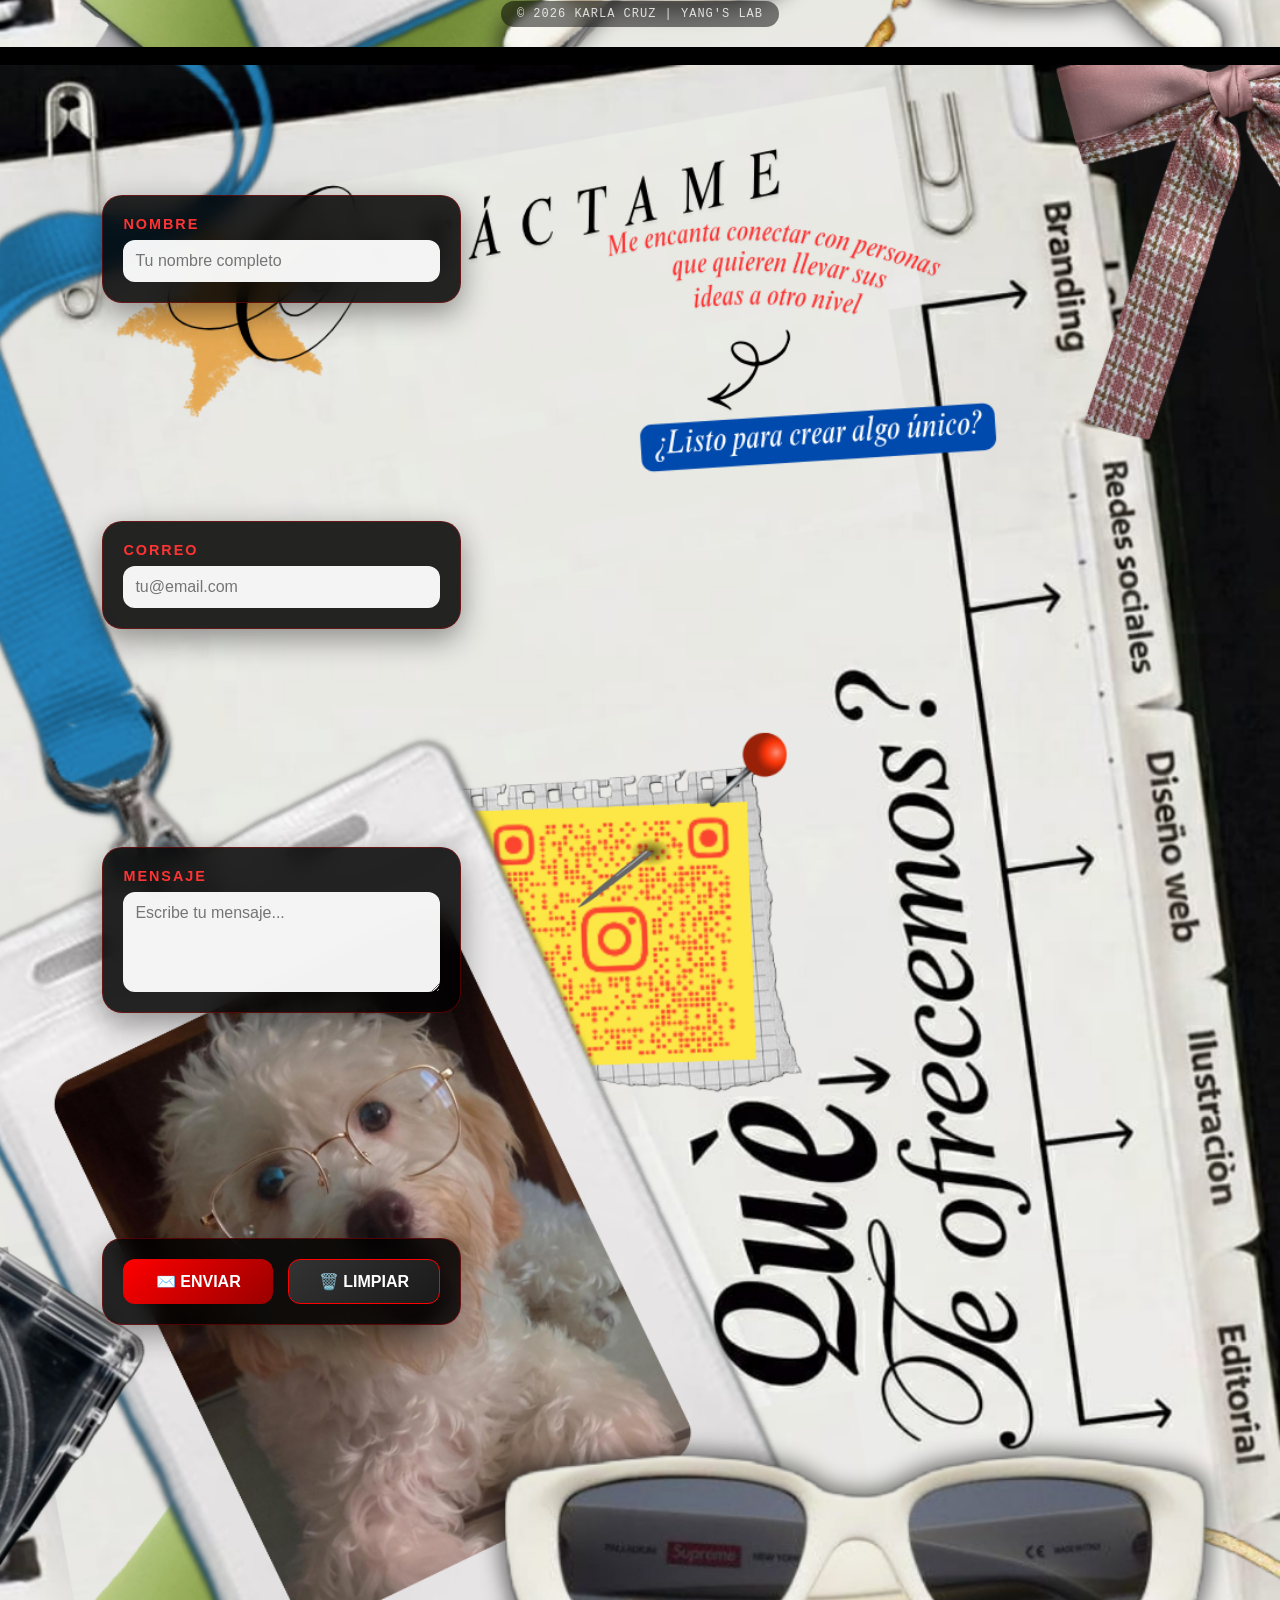
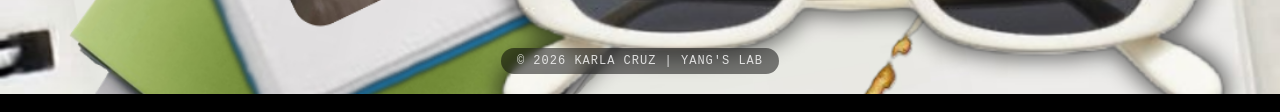
==== commit fc1caff3: "Resolver conflicto usando versión local" ====
--- a/contactame.html
+++ b/contactame.html
@@ -1,680 +1,1362 @@
-<!DOCTYPE html>
-<html lang="es">
-<head>
-    <meta charset="UTF-8">
-    <meta name="viewport" content="width=device-width, initial-scale=1.0">
-    <title>Contacto - Karla Sherlyn</title>
-    
-    <link rel="icon" type="image/svg+xml" href="data:image/svg+xml, 
-    <svg xmlns='http://www.w3.org/2000/svg' viewBox='0 0 100 100'>         
-    <text y='.9em' font-size='90'>🦖</text> </svg>">
-    <meta http-equiv="Cache-Control" content="no-cache, no-store, must-revalidate">
-    <meta http-equiv="Pragma" content="no-cache">
-    <meta http-equiv="Expires" content="0">
-    
-    <style>
-        * {
-            margin: 0;
-            padding: 0;
-            box-sizing: border-box;
-        }
-
-        body {
-            background: #000;
-            overflow-x: hidden;
-            font-family: 'Arial', sans-serif;
-        }
-
-        .fullscreen-container {
-            position: relative;
-            min-height: 100vh;
-        }
-
-        .fullscreen-img {
-            width: 100%;
-            display: block;
-            pointer-events: none;
-        }
-
-        /* CAPA DE ELEMENTOS */
-        .scrapbook-layer {
-            position: absolute;
-            top: 0;
-            left: 0;
-            width: 100%;
-            height: 100%;
-        }
-
-        /* ELEMENTOS - Solo se pueden mover si activas el modo edición */
-        .scrap-item {
-            position: absolute;
-            transition: outline 0.1s ease;
-        }
-
-        /* ESTILOS DE LOS CUADROS DEL FORMULARIO */
-        .form-cuadro {
-            background: rgba(0, 0, 0, 0.85);
-            backdrop-filter: blur(10px);
-            border-radius: 20px;
-            padding: 20px;
-            box-shadow: 0 10px 30px rgba(0,0,0,0.4);
-            border: 1px solid rgba(255,0,0,0.3);
-            transition: all 0.2s ease;
-        }
-
-        .form-cuadro:hover {
-            border: 1px solid rgba(255,0,0,0.8);
-            box-shadow: 0 15px 40px rgba(0,0,0,0.5);
-        }
-
-        .form-cuadro-interno {
-            width: 100%;
-        }
-
-        .form-label {
-            display: block;
-            color: #ff3333;
-            font-weight: bold;
-            margin-bottom: 8px;
-            font-size: 0.9rem;
-            letter-spacing: 2px;
-        }
-
-        .form-input {
-            width: 100%;
-            padding: 12px;
-            border: none;
-            border-radius: 12px;
-            background: rgba(255,255,255,0.95);
-            font-size: 1rem;
-            box-sizing: border-box;
-        }
-
-        .form-input:focus {
-            outline: none;
-            background: white;
-            box-shadow: 0 0 8px rgba(255,0,0,0.5);
-        }
-
-        .form-textarea {
-            width: 100%;
-            padding: 12px;
-            border: none;
-            border-radius: 12px;
-            background: rgba(255,255,255,0.95);
-            font-size: 1rem;
-            min-height: 100px;
-            resize: vertical;
-            font-family: inherit;
-            box-sizing: border-box;
-        }
-
-        .form-textarea:focus {
-            outline: none;
-            background: white;
-            box-shadow: 0 0 8px rgba(255,0,0,0.5);
-        }
-
-        .btn-enviar {
-            background: linear-gradient(135deg, #ff0000, #990000);
-            color: white;
-            border: none;
-            padding: 12px 24px;
-            border-radius: 12px;
-            font-size: 1rem;
-            font-weight: bold;
-            cursor: pointer;
-            width: 100%;
-            transition: transform 0.2s, box-shadow 0.2s;
-        }
-
-        .btn-enviar:hover {
-            transform: translateY(-2px);
-            box-shadow: 0 5px 15px rgba(255,0,0,0.4);
-        }
-
-        .btn-enviar:active {
-            transform: translateY(0);
-        }
-
-        .btn-limpiar {
-            background: linear-gradient(135deg, #333333, #1a1a1a);
-            color: white;
-            border: 1px solid #ff0000;
-            padding: 12px 24px;
-            border-radius: 12px;
-            font-size: 1rem;
-            font-weight: bold;
-            cursor: pointer;
-            width: 100%;
-            transition: transform 0.2s, box-shadow 0.2s;
-        }
-
-        .btn-limpiar:hover {
-            transform: translateY(-2px);
-            box-shadow: 0 5px 15px rgba(255,0,0,0.3);
-            border: 1px solid #ff4444;
-        }
-
-        .btn-limpiar:active {
-            transform: translateY(0);
-        }
-
-        .botones-container {
-            display: flex;
-            gap: 15px;
-            width: 100%;
-        }
-
-        .botones-container .btn-enviar,
-        .botones-container .btn-limpiar {
-            flex: 1;
-        }
-
-        .watermark {
-            position: absolute;
-            bottom: 20px;
-            left: 0;
-            right: 0;
-            text-align: center;
-            color: rgba(255, 255, 255, 0.8);
-            font-size: 12px;
-            font-family: 'Courier New', 'Segoe UI', monospace;
-            letter-spacing: 1px;
-            background: rgba(0,0,0,0.5);
-            padding: 6px 16px;
-            width: fit-content;
-            margin: 0 auto;
-            pointer-events: none;
-            z-index: 20;
-            font-weight: 400;
-            text-transform: uppercase;
-            border-radius: 20px;
-            backdrop-filter: blur(4px);
-        }
-
-        .toast-message {
-            position: fixed;
-            bottom: 80px;
-            left: 50%;
-            transform: translateX(-50%);
-            background: rgba(0,0,0,0.9);
-            border: 1px solid #ff0000;
-            color: #ff3333;
-            padding: 12px 24px;
-            border-radius: 30px;
-            font-size: 14px;
-            font-weight: bold;
-            z-index: 1000;
-            animation: fadeInOut 2.5s ease forwards;
-            pointer-events: none;
-        }
-
-        @keyframes fadeInOut {
-            0% { opacity: 0; transform: translateX(-50%) translateY(20px); }
-            15% { opacity: 1; transform: translateX(-50%) translateY(0); }
-            85% { opacity: 1; transform: translateX(-50%) translateY(0); }
-            100% { opacity: 0; transform: translateX(-50%) translateY(-20px); }
-        }
-
-        /* Botón para activar/desactivar modo edición */
-        .edit-mode-toggle {
-            position: fixed;
-            bottom: 20px;
-            right: 20px;
-            background: #ff0000;
-            color: white;
-            border: none;
-            padding: 10px 20px;
-            border-radius: 30px;
-            font-weight: bold;
-            cursor: pointer;
-            z-index: 1001;
-            font-size: 12px;
-            box-shadow: 0 2px 10px rgba(0,0,0,0.3);
-        }
-
-        .edit-mode-toggle.editing {
-            background: #4CAF50;
-        }
-
-        /* Handles de redimensión y rotación - solo visibles en modo edición */
-        .resize-handle {
-            position: absolute;
-            width: 20px;
-            height: 20px;
-            background: #ff0000;
-            border-radius: 50%;
-            bottom: -10px;
-            right: -10px;
-            cursor: nwse-resize;
-            z-index: 999;
-            border: 2px solid white;
-            box-shadow: 0 0 4px rgba(0,0,0,0.5);
-            display: none;
-        }
-
-        .rotate-handle {
-            position: absolute;
-            width: 20px;
-            height: 20px;
-            background: #cc0000;
-            border-radius: 50%;
-            top: -10px;
-            left: -10px;
-            cursor: grab;
-            z-index: 999;
-            border: 2px solid white;
-            box-shadow: 0 0 4px rgba(0,0,0,0.5);
-            display: none;
-        }
-
-        .rotate-handle:active {
-            cursor: grabbing;
-        }
-
-        /* En modo edición, los cuadros son movibles y se muestran las manijas */
-        body.edit-mode .scrap-item {
-            cursor: grab;
-        }
-
-        body.edit-mode .scrap-item:active {
-            cursor: grabbing;
-        }
-
-        body.edit-mode .resize-handle,
-        body.edit-mode .rotate-handle {
-            display: block;
-        }
-
-        body.edit-mode .form-cuadro.selected {
-            outline: 3px dashed #ff0000;
-        }
-
-        /* RESPONSIVE */
-        @media (max-width: 900px) {
-            .form-cuadro { width: 35% !important; }
-        }
-        @media (max-width: 700px) {
-            .form-cuadro { width: 70% !important; left: 15% !important; }
-        }
-        @media (max-width: 500px) {
-            .botones-container { flex-direction: column; gap: 10px; }
-        }
-    </style>
-</head>
-<body>
-    <div class="fullscreen-container">
-        <img src="img/Contactame.png" class="fullscreen-img" alt="Fondo página de contacto" onerror="this.style.display='none'; console.warn('⚠️ Imagen de fondo no encontrada')">
-
-        <div class="scrapbook-layer">
-            
-            <!-- ===== CUADRO 1: NOMBRE ===== -->
-            <div class="scrap-item form-cuadro" style="top:8%; left:8%; width:28%;">
-                <div class="form-cuadro-interno">
-                    <label class="form-label">NOMBRE</label>
-                    <input type="text" id="nombre" class="form-input" placeholder="Tu nombre completo" required>
-                </div>
-            </div>
-            
-            <!-- ===== CUADRO 2: CORREO ===== -->
-            <div class="scrap-item form-cuadro" style="top:28%; left:8%; width:28%;">
-                <div class="form-cuadro-interno">
-                    <label class="form-label">CORREO</label>
-                    <input type="email" id="correo" class="form-input" placeholder="tu@email.com" required>
-                </div>
-            </div>
-            
-            <!-- ===== CUADRO 3: MENSAJE ===== -->
-            <div class="scrap-item form-cuadro" style="top:48%; left:8%; width:28%;">
-                <div class="form-cuadro-interno">
-                    <label class="form-label">MENSAJE</label>
-                    <textarea id="mensaje" class="form-textarea" placeholder="Escribe tu mensaje..." required></textarea>
-                </div>
-            </div>
-
-            <!-- ===== CUADRO 4: BOTONES ===== -->
-            <div class="scrap-item form-cuadro" style="top:72%; left:8%; width:28%;">
-                <div class="form-cuadro-interno">
-                    <div class="botones-container">
-                        <button id="btnEnviar" class="btn-enviar">✉️ ENVIAR</button>
-                        <button id="btnLimpiar" class="btn-limpiar">🗑️ LIMPIAR</button>
-                    </div>
-                </div>
-            </div>
-            
-        </div>
-        
-        <div class="watermark">
-            © 2026 Karla Cruz | YANG'S LAB
-        </div>
-    </div>
-
-    <!-- Botón para activar/desactivar modo edición (SOLO TÚ LO VES) -->
-    <button id="editModeBtn" class="edit-mode-toggle">🔧 Modo Edición OFF</button>
-
-    <script>
-        // ===== CONFIGURACIÓN DE FORMSPREE =====
-        const FORMSPREE_ID = 'xeevagad';
-        const FORMSPREE_URL = `https://formspree.io/f/${FORMSPREE_ID}`;
-
-        // ===== MOSTRAR MENSAJE FLOTANTE =====
-        function showToast(message, isError = false) {
-            const toast = document.createElement('div');
-            toast.className = 'toast-message';
-            toast.textContent = message;
-            if (isError) {
-                toast.style.color = '#ff6666';
-                toast.style.borderColor = '#ff0000';
-            } else {
-                toast.style.color = '#4CAF50';
-                toast.style.borderColor = '#4CAF50';
-            }
-            document.body.appendChild(toast);
-            setTimeout(() => {
-                toast.remove();
-            }, 3000);
-        }
-
-        // ===== ENVIAR FORMULARIO A FORMSPREE =====
-        async function enviarFormulario() {
-            const nombre = document.getElementById('nombre').value.trim();
-            const correo = document.getElementById('correo').value.trim();
-            const mensaje = document.getElementById('mensaje').value.trim();
-
-            if (!nombre) {
-                showToast('❌ Por favor, ingresa tu nombre', true);
-                return;
-            }
-            if (!correo) {
-                showToast('❌ Por favor, ingresa tu correo electrónico', true);
-                return;
-            }
-            if (!mensaje) {
-                showToast('❌ Por favor, escribe un mensaje', true);
-                return;
-            }
-
-            const emailRegex = /^[^\s@]+@[^\s@]+\.[^\s@]+$/;
-            if (!emailRegex.test(correo)) {
-                showToast('❌ Correo electrónico no válido', true);
-                return;
-            }
-
-            showToast('📤 Enviando mensaje...', false);
-
-            try {
-                const response = await fetch(FORMSPREE_URL, {
-                    method: 'POST',
-                    headers: {
-                        'Content-Type': 'application/json',
-                        'Accept': 'application/json'
-                    },
-                    body: JSON.stringify({
-                        nombre: nombre,
-                        email: correo,
-                        mensaje: mensaje,
-                        _subject: `Nuevo mensaje de ${nombre}`
-                    })
-                });
-
-                if (response.ok) {
-                    showToast('✅ ¡Mensaje enviado con éxito! Te responderé pronto.', false);
-                    document.getElementById('nombre').value = '';
-                    document.getElementById('correo').value = '';
-                    document.getElementById('mensaje').value = '';
-                    console.log('📨 Mensaje enviado a Formspree');
-                } else {
-                    showToast('❌ Error al enviar. Intenta de nuevo.', true);
-                }
-            } catch (error) {
-                console.error('Error de conexión:', error);
-                showToast('❌ Error de conexión. Verifica tu internet.', true);
-            }
-        }
-
-        // ===== LIMPIAR FORMULARIO =====
-        function limpiarFormulario() {
-            document.getElementById('nombre').value = '';
-            document.getElementById('correo').value = '';
-            document.getElementById('mensaje').value = '';
-            showToast('🧹 Todos los campos han sido limpiados', false);
-        }
-
-        // ===== FUNCIONES PARA MOVER, REDIMENSIONAR Y ROTAR (SOLO MODO EDICIÓN) =====
-        let selected = null;
-        let isDragging = false;
-        let isResizing = false;
-        let isRotating = false;
-        let startX, startY, startLeft, startTop, startWidth;
-        let startAngle = 0;
-        let currentAngle = 0;
-        let editMode = false;
-
-        function savePositions() {
-            const data = [];
-            document.querySelectorAll('.scrap-item').forEach(el => {
-                data.push({
-                    top: el.style.top,
-                    left: el.style.left,
-                    width: el.style.width,
-                    transform: el.style.transform
-                });
-            });
-            localStorage.setItem("layoutContacto", JSON.stringify(data));
-            console.log("💾 Posiciones guardadas");
-        }
-
-        function loadPositions() {
-            const data = JSON.parse(localStorage.getItem("layoutContacto"));
-            if (!data) return;
-
-            document.querySelectorAll('.scrap-item').forEach((el, i) => {
-                if (data[i]) {
-                    el.style.top = data[i].top;
-                    el.style.left = data[i].left;
-                    el.style.width = data[i].width;
-                    if (data[i].transform) el.style.transform = data[i].transform;
-                }
-            });
-            console.log("📂 Posiciones cargadas");
-        }
-
-        function createHandles(el) {
-            const oldResize = el.querySelector('.resize-handle');
-            const oldRotate = el.querySelector('.rotate-handle');
-            if (oldResize) oldResize.remove();
-            if (oldRotate) oldRotate.remove();
-
-            const resizeHandle = document.createElement("div");
-            resizeHandle.className = "resize-handle";
-            el.appendChild(resizeHandle);
-
-            const rotateHandle = document.createElement("div");
-            rotateHandle.className = "rotate-handle";
-            el.appendChild(rotateHandle);
-
-            resizeHandle.onmousedown = (e) => {
-                if (!editMode) return;
-                e.stopPropagation();
-                isResizing = true;
-                startX = e.clientX;
-                startWidth = el.offsetWidth;
-                document.onmousemove = resize;
-                document.onmouseup = stop;
-            };
-
-            rotateHandle.onmousedown = (e) => {
-                if (!editMode) return;
-                e.stopPropagation();
-                isRotating = true;
-                const rect = el.getBoundingClientRect();
-                const centerX = rect.left + rect.width / 2;
-                const centerY = rect.top + rect.height / 2;
-                startAngle = Math.atan2(e.clientY - centerY, e.clientX - centerX) * 180 / Math.PI;
-                const transform = el.style.transform;
-                const match = transform.match(/rotate\(([-\d.]+)deg\)/);
-                currentAngle = match ? parseFloat(match[1]) : 0;
-                document.onmousemove = rotate;
-                document.onmouseup = stop;
-            };
-        }
-
-        function rotate(e) {
-            if (!isRotating || !selected || !editMode) return;
-            const rect = selected.getBoundingClientRect();
-            const centerX = rect.left + rect.width / 2;
-            const centerY = rect.top + rect.height / 2;
-            let newAngle = Math.atan2(e.clientY - centerY, e.clientX - centerX) * 180 / Math.PI;
-            let angleDiff = newAngle - startAngle;
-            let finalAngle = currentAngle + angleDiff;
-            selected.style.transform = `rotate(${finalAngle}deg)`;
-        }
-
-        function resize(e) {
-            if (!isResizing || !selected || !editMode) return;
-            let newWidth = Math.max(80, startWidth + (e.clientX - startX));
-            selected.style.width = newWidth + "px";
-        }
-
-        function startDrag(e, el) {
-            if (!editMode) return;
-            if (e.target.classList.contains("resize-handle")) return;
-            if (e.target.classList.contains("rotate-handle")) return;
-            if (e.target.tagName === 'BUTTON') return;
-            if (e.target.type === 'text' || e.target.type === 'email' || e.target.tagName === 'TEXTAREA') return;
-            
-            isDragging = true;
-            selected = el;
-            startX = e.clientX;
-            startY = e.clientY;
-            startLeft = parseFloat(el.style.left || 0);
-            startTop = parseFloat(el.style.top || 0);
-            document.onmousemove = drag;
-            document.onmouseup = stop;
-        }
-
-        function drag(e) {
-            if (!isDragging || !selected || !editMode) return;
-            selected.style.left = (startLeft + (e.clientX - startX)) + "px";
-            selected.style.top = (startTop + (e.clientY - startY)) + "px";
-        }
-
-        function stop() {
-            isDragging = false;
-            isResizing = false;
-            isRotating = false;
-            document.onmousemove = null;
-            document.onmouseup = null;
-            if (editMode) savePositions();
-        }
-
-        function selectElement(el) {
-            if (!editMode) return;
-            if (selected && selected !== el) {
-                selected.classList.remove('selected');
-            }
-            selected = el;
-            selected.classList.add('selected');
-            createHandles(selected);
-        }
-
-        function asignarEventos() {
-            document.querySelectorAll('.scrap-item').forEach(el => {
-                el.addEventListener('click', (e) => {
-                    if (!editMode) return;
-                    if (e.target.tagName === 'BUTTON') return;
-                    if (e.target.type === 'text' || e.target.type === 'email' || e.target.tagName === 'TEXTAREA') return;
-                    e.stopPropagation();
-                    selectElement(el);
-                });
-                
-                el.addEventListener('mousedown', (e) => {
-                    startDrag(e, el);
-                });
-            });
-        }
-
-        document.body.addEventListener('click', (e) => {
-            if (!editMode) return;
-            if (!e.target.closest('.scrap-item')) {
-                if (selected) {
-                    selected.classList.remove('selected');
-                    selected = null;
-                }
-            }
-        });
-
-        document.addEventListener('keydown', (e) => {
-            if (!editMode || !selected) return;
-            if (e.key === "q") {
-                let transform = selected.style.transform || "rotate(0deg)";
-                let match = transform.match(/rotate\(([-\d.]+)deg\)/);
-                let currentRot = match ? parseFloat(match[1]) : 0;
-                selected.style.transform = `rotate(${currentRot - 5}deg)`;
-                savePositions();
-            }
-            if (e.key === "e") {
-                let transform = selected.style.transform || "rotate(0deg)";
-                let match = transform.match(/rotate\(([-\d.]+)deg\)/);
-                let currentRot = match ? parseFloat(match[1]) : 0;
-                selected.style.transform = `rotate(${currentRot + 5}deg)`;
-                savePositions();
-            }
-        });
-
-        // ===== MODO EDICIÓN =====
-        const editModeBtn = document.getElementById('editModeBtn');
-        
-        function toggleEditMode() {
-            editMode = !editMode;
-            if (editMode) {
-                document.body.classList.add('edit-mode');
-                editModeBtn.textContent = '🔧 Modo Edición ON';
-                editModeBtn.classList.add('editing');
-                // Recargar posiciones guardadas
-                loadPositions();
-                console.log("✏️ MODO EDICIÓN ACTIVADO - Puedes mover los cuadros");
-            } else {
-                document.body.classList.remove('edit-mode');
-                editModeBtn.textContent = '🔧 Modo Edición OFF';
-                editModeBtn.classList.remove('editing');
-                if (selected) {
-                    selected.classList.remove('selected');
-                    selected = null;
-                }
-                savePositions();
-                console.log("🔒 MODO EDICIÓN DESACTIVADO - Cuadros fijos");
-            }
-        }
-
-        editModeBtn.addEventListener('click', toggleEditMode);
-
-        // ===== ASIGNAR BOTONES =====
-        document.getElementById('btnEnviar').addEventListener('click', enviarFormulario);
-        document.getElementById('btnLimpiar').addEventListener('click', limpiarFormulario);
-
-        // Enter en campos también envía
-        const inputs = document.querySelectorAll('.form-input, .form-textarea');
-        inputs.forEach(input => {
-            input.addEventListener('keypress', (e) => {
-                if (e.key === 'Enter' && e.target.tagName !== 'TEXTAREA') {
-                    e.preventDefault();
-                    enviarFormulario();
-                }
-            });
-        });
-
-        // ===== INICIALIZAR =====
-        window.onload = () => {
-            loadPositions();
-            asignarEventos();
-            console.log("━━━━━━━━━━━━━━━━━━━━━━━━━━━━━━━━━━━━━━━");
-            console.log("✅ Haz clic en 'Modo Edición' para mover los cuadros");
-            console.log("✅ Los usuarios NUNCA ven el botón de edición");
-            console.log("✅ FORMULARIO CONECTADO A FORMSPREE");
-            console.log("━━━━━━━━━━━━━━━━━━━━━━━━━━━━━━━━━━━━━━━");
-        };
-    </script>
-</body>
+<<<<<<< HEAD
+<!DOCTYPE html>
+<html lang="es">
+<head>
+    <meta charset="UTF-8">
+    <meta name="viewport" content="width=device-width, initial-scale=1.0">
+    <title>Contacto - Karla Sherlyn</title>
+    
+    <link rel="icon" type="image/svg+xml" href="data:image/svg+xml, 
+    <svg xmlns='http://www.w3.org/2000/svg' viewBox='0 0 100 100'>         
+    <text y='.9em' font-size='90'>🦖</text> </svg>">
+    <meta http-equiv="Cache-Control" content="no-cache, no-store, must-revalidate">
+    <meta http-equiv="Pragma" content="no-cache">
+    <meta http-equiv="Expires" content="0">
+    
+    <style>
+        * {
+            margin: 0;
+            padding: 0;
+            box-sizing: border-box;
+        }
+
+        body {
+            background: #000;
+            overflow-x: hidden;
+            font-family: 'Arial', sans-serif;
+        }
+
+        .fullscreen-container {
+            position: relative;
+            min-height: 100vh;
+        }
+
+        .fullscreen-img {
+            width: 100%;
+            display: block;
+            pointer-events: none;
+        }
+
+        /* CAPA DE ELEMENTOS */
+        .scrapbook-layer {
+            position: absolute;
+            top: 0;
+            left: 0;
+            width: 100%;
+            height: 100%;
+        }
+
+        /* ELEMENTOS - Solo se pueden mover si activas el modo edición */
+        .scrap-item {
+            position: absolute;
+            transition: outline 0.1s ease;
+        }
+
+        /* ESTILOS DE LOS CUADROS DEL FORMULARIO */
+        .form-cuadro {
+            background: rgba(0, 0, 0, 0.85);
+            backdrop-filter: blur(10px);
+            border-radius: 20px;
+            padding: 20px;
+            box-shadow: 0 10px 30px rgba(0,0,0,0.4);
+            border: 1px solid rgba(255,0,0,0.3);
+            transition: all 0.2s ease;
+        }
+
+        .form-cuadro:hover {
+            border: 1px solid rgba(255,0,0,0.8);
+            box-shadow: 0 15px 40px rgba(0,0,0,0.5);
+        }
+
+        .form-cuadro-interno {
+            width: 100%;
+        }
+
+        .form-label {
+            display: block;
+            color: #ff3333;
+            font-weight: bold;
+            margin-bottom: 8px;
+            font-size: 0.9rem;
+            letter-spacing: 2px;
+        }
+
+        .form-input {
+            width: 100%;
+            padding: 12px;
+            border: none;
+            border-radius: 12px;
+            background: rgba(255,255,255,0.95);
+            font-size: 1rem;
+            box-sizing: border-box;
+        }
+
+        .form-input:focus {
+            outline: none;
+            background: white;
+            box-shadow: 0 0 8px rgba(255,0,0,0.5);
+        }
+
+        .form-textarea {
+            width: 100%;
+            padding: 12px;
+            border: none;
+            border-radius: 12px;
+            background: rgba(255,255,255,0.95);
+            font-size: 1rem;
+            min-height: 100px;
+            resize: vertical;
+            font-family: inherit;
+            box-sizing: border-box;
+        }
+
+        .form-textarea:focus {
+            outline: none;
+            background: white;
+            box-shadow: 0 0 8px rgba(255,0,0,0.5);
+        }
+
+        .btn-enviar {
+            background: linear-gradient(135deg, #ff0000, #990000);
+            color: white;
+            border: none;
+            padding: 12px 24px;
+            border-radius: 12px;
+            font-size: 1rem;
+            font-weight: bold;
+            cursor: pointer;
+            width: 100%;
+            transition: transform 0.2s, box-shadow 0.2s;
+        }
+
+        .btn-enviar:hover {
+            transform: translateY(-2px);
+            box-shadow: 0 5px 15px rgba(255,0,0,0.4);
+        }
+
+        .btn-enviar:active {
+            transform: translateY(0);
+        }
+
+        .btn-limpiar {
+            background: linear-gradient(135deg, #333333, #1a1a1a);
+            color: white;
+            border: 1px solid #ff0000;
+            padding: 12px 24px;
+            border-radius: 12px;
+            font-size: 1rem;
+            font-weight: bold;
+            cursor: pointer;
+            width: 100%;
+            transition: transform 0.2s, box-shadow 0.2s;
+        }
+
+        .btn-limpiar:hover {
+            transform: translateY(-2px);
+            box-shadow: 0 5px 15px rgba(255,0,0,0.3);
+            border: 1px solid #ff4444;
+        }
+
+        .btn-limpiar:active {
+            transform: translateY(0);
+        }
+
+        .botones-container {
+            display: flex;
+            gap: 15px;
+            width: 100%;
+        }
+
+        .botones-container .btn-enviar,
+        .botones-container .btn-limpiar {
+            flex: 1;
+        }
+
+        .watermark {
+            position: absolute;
+            bottom: 20px;
+            left: 0;
+            right: 0;
+            text-align: center;
+            color: rgba(255, 255, 255, 0.8);
+            font-size: 12px;
+            font-family: 'Courier New', 'Segoe UI', monospace;
+            letter-spacing: 1px;
+            background: rgba(0,0,0,0.5);
+            padding: 6px 16px;
+            width: fit-content;
+            margin: 0 auto;
+            pointer-events: none;
+            z-index: 20;
+            font-weight: 400;
+            text-transform: uppercase;
+            border-radius: 20px;
+            backdrop-filter: blur(4px);
+        }
+
+        .toast-message {
+            position: fixed;
+            bottom: 80px;
+            left: 50%;
+            transform: translateX(-50%);
+            background: rgba(0,0,0,0.9);
+            border: 1px solid #ff0000;
+            color: #ff3333;
+            padding: 12px 24px;
+            border-radius: 30px;
+            font-size: 14px;
+            font-weight: bold;
+            z-index: 1000;
+            animation: fadeInOut 2.5s ease forwards;
+            pointer-events: none;
+        }
+
+        @keyframes fadeInOut {
+            0% { opacity: 0; transform: translateX(-50%) translateY(20px); }
+            15% { opacity: 1; transform: translateX(-50%) translateY(0); }
+            85% { opacity: 1; transform: translateX(-50%) translateY(0); }
+            100% { opacity: 0; transform: translateX(-50%) translateY(-20px); }
+        }
+
+        /* Botón para activar/desactivar modo edición */
+        .edit-mode-toggle {
+            position: fixed;
+            bottom: 20px;
+            right: 20px;
+            background: #ff0000;
+            color: white;
+            border: none;
+            padding: 10px 20px;
+            border-radius: 30px;
+            font-weight: bold;
+            cursor: pointer;
+            z-index: 1001;
+            font-size: 12px;
+            box-shadow: 0 2px 10px rgba(0,0,0,0.3);
+        }
+
+        .edit-mode-toggle.editing {
+            background: #4CAF50;
+        }
+
+        /* Handles de redimensión y rotación - solo visibles en modo edición */
+        .resize-handle {
+            position: absolute;
+            width: 20px;
+            height: 20px;
+            background: #ff0000;
+            border-radius: 50%;
+            bottom: -10px;
+            right: -10px;
+            cursor: nwse-resize;
+            z-index: 999;
+            border: 2px solid white;
+            box-shadow: 0 0 4px rgba(0,0,0,0.5);
+            display: none;
+        }
+
+        .rotate-handle {
+            position: absolute;
+            width: 20px;
+            height: 20px;
+            background: #cc0000;
+            border-radius: 50%;
+            top: -10px;
+            left: -10px;
+            cursor: grab;
+            z-index: 999;
+            border: 2px solid white;
+            box-shadow: 0 0 4px rgba(0,0,0,0.5);
+            display: none;
+        }
+
+        .rotate-handle:active {
+            cursor: grabbing;
+        }
+
+        /* En modo edición, los cuadros son movibles y se muestran las manijas */
+        body.edit-mode .scrap-item {
+            cursor: grab;
+        }
+
+        body.edit-mode .scrap-item:active {
+            cursor: grabbing;
+        }
+
+        body.edit-mode .resize-handle,
+        body.edit-mode .rotate-handle {
+            display: block;
+        }
+
+        body.edit-mode .form-cuadro.selected {
+            outline: 3px dashed #ff0000;
+        }
+
+        /* RESPONSIVE */
+        @media (max-width: 900px) {
+            .form-cuadro { width: 35% !important; }
+        }
+        @media (max-width: 700px) {
+            .form-cuadro { width: 70% !important; left: 15% !important; }
+        }
+        @media (max-width: 500px) {
+            .botones-container { flex-direction: column; gap: 10px; }
+        }
+    </style>
+</head>
+<body>
+    <div class="fullscreen-container">
+        <img src="img/Contactame.png" class="fullscreen-img" alt="Fondo página de contacto" onerror="this.style.display='none'; console.warn('⚠️ Imagen de fondo no encontrada')">
+
+        <div class="scrapbook-layer">
+            
+            <!-- ===== CUADRO 1: NOMBRE ===== -->
+            <div class="scrap-item form-cuadro" style="top:8%; left:8%; width:28%;">
+                <div class="form-cuadro-interno">
+                    <label class="form-label">NOMBRE</label>
+                    <input type="text" id="nombre" class="form-input" placeholder="Tu nombre completo" required>
+                </div>
+            </div>
+            
+            <!-- ===== CUADRO 2: CORREO ===== -->
+            <div class="scrap-item form-cuadro" style="top:28%; left:8%; width:28%;">
+                <div class="form-cuadro-interno">
+                    <label class="form-label">CORREO</label>
+                    <input type="email" id="correo" class="form-input" placeholder="tu@email.com" required>
+                </div>
+            </div>
+            
+            <!-- ===== CUADRO 3: MENSAJE ===== -->
+            <div class="scrap-item form-cuadro" style="top:48%; left:8%; width:28%;">
+                <div class="form-cuadro-interno">
+                    <label class="form-label">MENSAJE</label>
+                    <textarea id="mensaje" class="form-textarea" placeholder="Escribe tu mensaje..." required></textarea>
+                </div>
+            </div>
+
+            <!-- ===== CUADRO 4: BOTONES ===== -->
+            <div class="scrap-item form-cuadro" style="top:72%; left:8%; width:28%;">
+                <div class="form-cuadro-interno">
+                    <div class="botones-container">
+                        <button id="btnEnviar" class="btn-enviar">✉️ ENVIAR</button>
+                        <button id="btnLimpiar" class="btn-limpiar">🗑️ LIMPIAR</button>
+                    </div>
+                </div>
+            </div>
+            
+        </div>
+        
+        <div class="watermark">
+            © 2026 Karla Cruz | YANG'S LAB
+        </div>
+    </div>
+
+    <!-- Botón para activar/desactivar modo edición (SOLO TÚ LO VES) -->
+    <button id="editModeBtn" class="edit-mode-toggle">🔧 Modo Edición OFF</button>
+
+    <script>
+        // ===== CONFIGURACIÓN DE FORMSPREE =====
+        const FORMSPREE_ID = 'xeevagad';
+        const FORMSPREE_URL = `https://formspree.io/f/${FORMSPREE_ID}`;
+
+        // ===== MOSTRAR MENSAJE FLOTANTE =====
+        function showToast(message, isError = false) {
+            const toast = document.createElement('div');
+            toast.className = 'toast-message';
+            toast.textContent = message;
+            if (isError) {
+                toast.style.color = '#ff6666';
+                toast.style.borderColor = '#ff0000';
+            } else {
+                toast.style.color = '#4CAF50';
+                toast.style.borderColor = '#4CAF50';
+            }
+            document.body.appendChild(toast);
+            setTimeout(() => {
+                toast.remove();
+            }, 3000);
+        }
+
+        // ===== ENVIAR FORMULARIO A FORMSPREE =====
+        async function enviarFormulario() {
+            const nombre = document.getElementById('nombre').value.trim();
+            const correo = document.getElementById('correo').value.trim();
+            const mensaje = document.getElementById('mensaje').value.trim();
+
+            if (!nombre) {
+                showToast('❌ Por favor, ingresa tu nombre', true);
+                return;
+            }
+            if (!correo) {
+                showToast('❌ Por favor, ingresa tu correo electrónico', true);
+                return;
+            }
+            if (!mensaje) {
+                showToast('❌ Por favor, escribe un mensaje', true);
+                return;
+            }
+
+            const emailRegex = /^[^\s@]+@[^\s@]+\.[^\s@]+$/;
+            if (!emailRegex.test(correo)) {
+                showToast('❌ Correo electrónico no válido', true);
+                return;
+            }
+
+            showToast('📤 Enviando mensaje...', false);
+
+            try {
+                const response = await fetch(FORMSPREE_URL, {
+                    method: 'POST',
+                    headers: {
+                        'Content-Type': 'application/json',
+                        'Accept': 'application/json'
+                    },
+                    body: JSON.stringify({
+                        nombre: nombre,
+                        email: correo,
+                        mensaje: mensaje,
+                        _subject: `Nuevo mensaje de ${nombre}`
+                    })
+                });
+
+                if (response.ok) {
+                    showToast('✅ ¡Mensaje enviado con éxito! Te responderé pronto.', false);
+                    document.getElementById('nombre').value = '';
+                    document.getElementById('correo').value = '';
+                    document.getElementById('mensaje').value = '';
+                    console.log('📨 Mensaje enviado a Formspree');
+                } else {
+                    showToast('❌ Error al enviar. Intenta de nuevo.', true);
+                }
+            } catch (error) {
+                console.error('Error de conexión:', error);
+                showToast('❌ Error de conexión. Verifica tu internet.', true);
+            }
+        }
+
+        // ===== LIMPIAR FORMULARIO =====
+        function limpiarFormulario() {
+            document.getElementById('nombre').value = '';
+            document.getElementById('correo').value = '';
+            document.getElementById('mensaje').value = '';
+            showToast('🧹 Todos los campos han sido limpiados', false);
+        }
+
+        // ===== FUNCIONES PARA MOVER, REDIMENSIONAR Y ROTAR (SOLO MODO EDICIÓN) =====
+        let selected = null;
+        let isDragging = false;
+        let isResizing = false;
+        let isRotating = false;
+        let startX, startY, startLeft, startTop, startWidth;
+        let startAngle = 0;
+        let currentAngle = 0;
+        let editMode = false;
+
+        function savePositions() {
+            const data = [];
+            document.querySelectorAll('.scrap-item').forEach(el => {
+                data.push({
+                    top: el.style.top,
+                    left: el.style.left,
+                    width: el.style.width,
+                    transform: el.style.transform
+                });
+            });
+            localStorage.setItem("layoutContacto", JSON.stringify(data));
+            console.log("💾 Posiciones guardadas");
+        }
+
+        function loadPositions() {
+            const data = JSON.parse(localStorage.getItem("layoutContacto"));
+            if (!data) return;
+
+            document.querySelectorAll('.scrap-item').forEach((el, i) => {
+                if (data[i]) {
+                    el.style.top = data[i].top;
+                    el.style.left = data[i].left;
+                    el.style.width = data[i].width;
+                    if (data[i].transform) el.style.transform = data[i].transform;
+                }
+            });
+            console.log("📂 Posiciones cargadas");
+        }
+
+        function createHandles(el) {
+            const oldResize = el.querySelector('.resize-handle');
+            const oldRotate = el.querySelector('.rotate-handle');
+            if (oldResize) oldResize.remove();
+            if (oldRotate) oldRotate.remove();
+
+            const resizeHandle = document.createElement("div");
+            resizeHandle.className = "resize-handle";
+            el.appendChild(resizeHandle);
+
+            const rotateHandle = document.createElement("div");
+            rotateHandle.className = "rotate-handle";
+            el.appendChild(rotateHandle);
+
+            resizeHandle.onmousedown = (e) => {
+                if (!editMode) return;
+                e.stopPropagation();
+                isResizing = true;
+                startX = e.clientX;
+                startWidth = el.offsetWidth;
+                document.onmousemove = resize;
+                document.onmouseup = stop;
+            };
+
+            rotateHandle.onmousedown = (e) => {
+                if (!editMode) return;
+                e.stopPropagation();
+                isRotating = true;
+                const rect = el.getBoundingClientRect();
+                const centerX = rect.left + rect.width / 2;
+                const centerY = rect.top + rect.height / 2;
+                startAngle = Math.atan2(e.clientY - centerY, e.clientX - centerX) * 180 / Math.PI;
+                const transform = el.style.transform;
+                const match = transform.match(/rotate\(([-\d.]+)deg\)/);
+                currentAngle = match ? parseFloat(match[1]) : 0;
+                document.onmousemove = rotate;
+                document.onmouseup = stop;
+            };
+        }
+
+        function rotate(e) {
+            if (!isRotating || !selected || !editMode) return;
+            const rect = selected.getBoundingClientRect();
+            const centerX = rect.left + rect.width / 2;
+            const centerY = rect.top + rect.height / 2;
+            let newAngle = Math.atan2(e.clientY - centerY, e.clientX - centerX) * 180 / Math.PI;
+            let angleDiff = newAngle - startAngle;
+            let finalAngle = currentAngle + angleDiff;
+            selected.style.transform = `rotate(${finalAngle}deg)`;
+        }
+
+        function resize(e) {
+            if (!isResizing || !selected || !editMode) return;
+            let newWidth = Math.max(80, startWidth + (e.clientX - startX));
+            selected.style.width = newWidth + "px";
+        }
+
+        function startDrag(e, el) {
+            if (!editMode) return;
+            if (e.target.classList.contains("resize-handle")) return;
+            if (e.target.classList.contains("rotate-handle")) return;
+            if (e.target.tagName === 'BUTTON') return;
+            if (e.target.type === 'text' || e.target.type === 'email' || e.target.tagName === 'TEXTAREA') return;
+            
+            isDragging = true;
+            selected = el;
+            startX = e.clientX;
+            startY = e.clientY;
+            startLeft = parseFloat(el.style.left || 0);
+            startTop = parseFloat(el.style.top || 0);
+            document.onmousemove = drag;
+            document.onmouseup = stop;
+        }
+
+        function drag(e) {
+            if (!isDragging || !selected || !editMode) return;
+            selected.style.left = (startLeft + (e.clientX - startX)) + "px";
+            selected.style.top = (startTop + (e.clientY - startY)) + "px";
+        }
+
+        function stop() {
+            isDragging = false;
+            isResizing = false;
+            isRotating = false;
+            document.onmousemove = null;
+            document.onmouseup = null;
+            if (editMode) savePositions();
+        }
+
+        function selectElement(el) {
+            if (!editMode) return;
+            if (selected && selected !== el) {
+                selected.classList.remove('selected');
+            }
+            selected = el;
+            selected.classList.add('selected');
+            createHandles(selected);
+        }
+
+        function asignarEventos() {
+            document.querySelectorAll('.scrap-item').forEach(el => {
+                el.addEventListener('click', (e) => {
+                    if (!editMode) return;
+                    if (e.target.tagName === 'BUTTON') return;
+                    if (e.target.type === 'text' || e.target.type === 'email' || e.target.tagName === 'TEXTAREA') return;
+                    e.stopPropagation();
+                    selectElement(el);
+                });
+                
+                el.addEventListener('mousedown', (e) => {
+                    startDrag(e, el);
+                });
+            });
+        }
+
+        document.body.addEventListener('click', (e) => {
+            if (!editMode) return;
+            if (!e.target.closest('.scrap-item')) {
+                if (selected) {
+                    selected.classList.remove('selected');
+                    selected = null;
+                }
+            }
+        });
+
+        document.addEventListener('keydown', (e) => {
+            if (!editMode || !selected) return;
+            if (e.key === "q") {
+                let transform = selected.style.transform || "rotate(0deg)";
+                let match = transform.match(/rotate\(([-\d.]+)deg\)/);
+                let currentRot = match ? parseFloat(match[1]) : 0;
+                selected.style.transform = `rotate(${currentRot - 5}deg)`;
+                savePositions();
+            }
+            if (e.key === "e") {
+                let transform = selected.style.transform || "rotate(0deg)";
+                let match = transform.match(/rotate\(([-\d.]+)deg\)/);
+                let currentRot = match ? parseFloat(match[1]) : 0;
+                selected.style.transform = `rotate(${currentRot + 5}deg)`;
+                savePositions();
+            }
+        });
+
+        // ===== MODO EDICIÓN =====
+        const editModeBtn = document.getElementById('editModeBtn');
+        
+        function toggleEditMode() {
+            editMode = !editMode;
+            if (editMode) {
+                document.body.classList.add('edit-mode');
+                editModeBtn.textContent = '🔧 Modo Edición ON';
+                editModeBtn.classList.add('editing');
+                // Recargar posiciones guardadas
+                loadPositions();
+                console.log("✏️ MODO EDICIÓN ACTIVADO - Puedes mover los cuadros");
+            } else {
+                document.body.classList.remove('edit-mode');
+                editModeBtn.textContent = '🔧 Modo Edición OFF';
+                editModeBtn.classList.remove('editing');
+                if (selected) {
+                    selected.classList.remove('selected');
+                    selected = null;
+                }
+                savePositions();
+                console.log("🔒 MODO EDICIÓN DESACTIVADO - Cuadros fijos");
+            }
+        }
+
+        editModeBtn.addEventListener('click', toggleEditMode);
+
+        // ===== ASIGNAR BOTONES =====
+        document.getElementById('btnEnviar').addEventListener('click', enviarFormulario);
+        document.getElementById('btnLimpiar').addEventListener('click', limpiarFormulario);
+
+        // Enter en campos también envía
+        const inputs = document.querySelectorAll('.form-input, .form-textarea');
+        inputs.forEach(input => {
+            input.addEventListener('keypress', (e) => {
+                if (e.key === 'Enter' && e.target.tagName !== 'TEXTAREA') {
+                    e.preventDefault();
+                    enviarFormulario();
+                }
+            });
+        });
+
+        // ===== INICIALIZAR =====
+        window.onload = () => {
+            loadPositions();
+            asignarEventos();
+            console.log("━━━━━━━━━━━━━━━━━━━━━━━━━━━━━━━━━━━━━━━");
+            console.log("✅ Haz clic en 'Modo Edición' para mover los cuadros");
+            console.log("✅ Los usuarios NUNCA ven el botón de edición");
+            console.log("✅ FORMULARIO CONECTADO A FORMSPREE");
+            console.log("━━━━━━━━━━━━━━━━━━━━━━━━━━━━━━━━━━━━━━━");
+        };
+    </script>
+</body>
+=======
+<!DOCTYPE html>
+<html lang="es">
+<head>
+    <meta charset="UTF-8">
+    <meta name="viewport" content="width=device-width, initial-scale=1.0">
+    <title>Contacto - Karla Sherlyn</title>
+    
+    <link rel="icon" type="image/svg+xml" href="data:image/svg+xml, 
+    <svg xmlns='http://www.w3.org/2000/svg' viewBox='0 0 100 100'>         
+    <text y='.9em' font-size='90'>🦖</text> </svg>">
+    <meta http-equiv="Cache-Control" content="no-cache, no-store, must-revalidate">
+    <meta http-equiv="Pragma" content="no-cache">
+    <meta http-equiv="Expires" content="0">
+    
+    <style>
+        * {
+            margin: 0;
+            padding: 0;
+            box-sizing: border-box;
+        }
+
+        body {
+            background: #000;
+            overflow-x: hidden;
+            font-family: 'Arial', sans-serif;
+        }
+
+        .fullscreen-container {
+            position: relative;
+            min-height: 100vh;
+        }
+
+        .fullscreen-img {
+            width: 100%;
+            display: block;
+            pointer-events: none;
+        }
+
+        /* CAPA DE ELEMENTOS */
+        .scrapbook-layer {
+            position: absolute;
+            top: 0;
+            left: 0;
+            width: 100%;
+            height: 100%;
+        }
+
+        /* ELEMENTOS - Solo se pueden mover si activas el modo edición */
+        .scrap-item {
+            position: absolute;
+            transition: outline 0.1s ease;
+        }
+
+        /* ESTILOS DE LOS CUADROS DEL FORMULARIO */
+        .form-cuadro {
+            background: rgba(0, 0, 0, 0.85);
+            backdrop-filter: blur(10px);
+            border-radius: 20px;
+            padding: 20px;
+            box-shadow: 0 10px 30px rgba(0,0,0,0.4);
+            border: 1px solid rgba(255,0,0,0.3);
+            transition: all 0.2s ease;
+        }
+
+        .form-cuadro:hover {
+            border: 1px solid rgba(255,0,0,0.8);
+            box-shadow: 0 15px 40px rgba(0,0,0,0.5);
+        }
+
+        .form-cuadro-interno {
+            width: 100%;
+        }
+
+        .form-label {
+            display: block;
+            color: #ff3333;
+            font-weight: bold;
+            margin-bottom: 8px;
+            font-size: 0.9rem;
+            letter-spacing: 2px;
+        }
+
+        .form-input {
+            width: 100%;
+            padding: 12px;
+            border: none;
+            border-radius: 12px;
+            background: rgba(255,255,255,0.95);
+            font-size: 1rem;
+            box-sizing: border-box;
+        }
+
+        .form-input:focus {
+            outline: none;
+            background: white;
+            box-shadow: 0 0 8px rgba(255,0,0,0.5);
+        }
+
+        .form-textarea {
+            width: 100%;
+            padding: 12px;
+            border: none;
+            border-radius: 12px;
+            background: rgba(255,255,255,0.95);
+            font-size: 1rem;
+            min-height: 100px;
+            resize: vertical;
+            font-family: inherit;
+            box-sizing: border-box;
+        }
+
+        .form-textarea:focus {
+            outline: none;
+            background: white;
+            box-shadow: 0 0 8px rgba(255,0,0,0.5);
+        }
+
+        .btn-enviar {
+            background: linear-gradient(135deg, #ff0000, #990000);
+            color: white;
+            border: none;
+            padding: 12px 24px;
+            border-radius: 12px;
+            font-size: 1rem;
+            font-weight: bold;
+            cursor: pointer;
+            width: 100%;
+            transition: transform 0.2s, box-shadow 0.2s;
+        }
+
+        .btn-enviar:hover {
+            transform: translateY(-2px);
+            box-shadow: 0 5px 15px rgba(255,0,0,0.4);
+        }
+
+        .btn-enviar:active {
+            transform: translateY(0);
+        }
+
+        .btn-limpiar {
+            background: linear-gradient(135deg, #333333, #1a1a1a);
+            color: white;
+            border: 1px solid #ff0000;
+            padding: 12px 24px;
+            border-radius: 12px;
+            font-size: 1rem;
+            font-weight: bold;
+            cursor: pointer;
+            width: 100%;
+            transition: transform 0.2s, box-shadow 0.2s;
+        }
+
+        .btn-limpiar:hover {
+            transform: translateY(-2px);
+            box-shadow: 0 5px 15px rgba(255,0,0,0.3);
+            border: 1px solid #ff4444;
+        }
+
+        .btn-limpiar:active {
+            transform: translateY(0);
+        }
+
+        .botones-container {
+            display: flex;
+            gap: 15px;
+            width: 100%;
+        }
+
+        .botones-container .btn-enviar,
+        .botones-container .btn-limpiar {
+            flex: 1;
+        }
+
+        .watermark {
+            position: absolute;
+            bottom: 20px;
+            left: 0;
+            right: 0;
+            text-align: center;
+            color: rgba(255, 255, 255, 0.8);
+            font-size: 12px;
+            font-family: 'Courier New', 'Segoe UI', monospace;
+            letter-spacing: 1px;
+            background: rgba(0,0,0,0.5);
+            padding: 6px 16px;
+            width: fit-content;
+            margin: 0 auto;
+            pointer-events: none;
+            z-index: 20;
+            font-weight: 400;
+            text-transform: uppercase;
+            border-radius: 20px;
+            backdrop-filter: blur(4px);
+        }
+
+        .toast-message {
+            position: fixed;
+            bottom: 80px;
+            left: 50%;
+            transform: translateX(-50%);
+            background: rgba(0,0,0,0.9);
+            border: 1px solid #ff0000;
+            color: #ff3333;
+            padding: 12px 24px;
+            border-radius: 30px;
+            font-size: 14px;
+            font-weight: bold;
+            z-index: 1000;
+            animation: fadeInOut 2.5s ease forwards;
+            pointer-events: none;
+        }
+
+        @keyframes fadeInOut {
+            0% { opacity: 0; transform: translateX(-50%) translateY(20px); }
+            15% { opacity: 1; transform: translateX(-50%) translateY(0); }
+            85% { opacity: 1; transform: translateX(-50%) translateY(0); }
+            100% { opacity: 0; transform: translateX(-50%) translateY(-20px); }
+        }
+
+        /* Botón para activar/desactivar modo edición */
+        .edit-mode-toggle {
+            position: fixed;
+            bottom: 20px;
+            right: 20px;
+            background: #ff0000;
+            color: white;
+            border: none;
+            padding: 10px 20px;
+            border-radius: 30px;
+            font-weight: bold;
+            cursor: pointer;
+            z-index: 1001;
+            font-size: 12px;
+            box-shadow: 0 2px 10px rgba(0,0,0,0.3);
+        }
+
+        .edit-mode-toggle.editing {
+            background: #4CAF50;
+        }
+
+        /* Handles de redimensión y rotación - solo visibles en modo edición */
+        .resize-handle {
+            position: absolute;
+            width: 20px;
+            height: 20px;
+            background: #ff0000;
+            border-radius: 50%;
+            bottom: -10px;
+            right: -10px;
+            cursor: nwse-resize;
+            z-index: 999;
+            border: 2px solid white;
+            box-shadow: 0 0 4px rgba(0,0,0,0.5);
+            display: none;
+        }
+
+        .rotate-handle {
+            position: absolute;
+            width: 20px;
+            height: 20px;
+            background: #cc0000;
+            border-radius: 50%;
+            top: -10px;
+            left: -10px;
+            cursor: grab;
+            z-index: 999;
+            border: 2px solid white;
+            box-shadow: 0 0 4px rgba(0,0,0,0.5);
+            display: none;
+        }
+
+        .rotate-handle:active {
+            cursor: grabbing;
+        }
+
+        /* En modo edición, los cuadros son movibles y se muestran las manijas */
+        body.edit-mode .scrap-item {
+            cursor: grab;
+        }
+
+        body.edit-mode .scrap-item:active {
+            cursor: grabbing;
+        }
+
+        body.edit-mode .resize-handle,
+        body.edit-mode .rotate-handle {
+            display: block;
+        }
+
+        body.edit-mode .form-cuadro.selected {
+            outline: 3px dashed #ff0000;
+        }
+
+        /* RESPONSIVE */
+        @media (max-width: 900px) {
+            .form-cuadro { width: 35% !important; }
+        }
+        @media (max-width: 700px) {
+            .form-cuadro { width: 70% !important; left: 15% !important; }
+        }
+        @media (max-width: 500px) {
+            .botones-container { flex-direction: column; gap: 10px; }
+        }
+    </style>
+</head>
+<body>
+    <div class="fullscreen-container">
+        <img src="img/Contactame.png" class="fullscreen-img" alt="Fondo página de contacto" onerror="this.style.display='none'; console.warn('⚠️ Imagen de fondo no encontrada')">
+
+        <div class="scrapbook-layer">
+            
+            <!-- ===== CUADRO 1: NOMBRE ===== -->
+            <div class="scrap-item form-cuadro" style="top:8%; left:8%; width:28%;">
+                <div class="form-cuadro-interno">
+                    <label class="form-label">NOMBRE</label>
+                    <input type="text" id="nombre" class="form-input" placeholder="Tu nombre completo" required>
+                </div>
+            </div>
+            
+            <!-- ===== CUADRO 2: CORREO ===== -->
+            <div class="scrap-item form-cuadro" style="top:28%; left:8%; width:28%;">
+                <div class="form-cuadro-interno">
+                    <label class="form-label">CORREO</label>
+                    <input type="email" id="correo" class="form-input" placeholder="tu@email.com" required>
+                </div>
+            </div>
+            
+            <!-- ===== CUADRO 3: MENSAJE ===== -->
+            <div class="scrap-item form-cuadro" style="top:48%; left:8%; width:28%;">
+                <div class="form-cuadro-interno">
+                    <label class="form-label">MENSAJE</label>
+                    <textarea id="mensaje" class="form-textarea" placeholder="Escribe tu mensaje..." required></textarea>
+                </div>
+            </div>
+
+            <!-- ===== CUADRO 4: BOTONES ===== -->
+            <div class="scrap-item form-cuadro" style="top:72%; left:8%; width:28%;">
+                <div class="form-cuadro-interno">
+                    <div class="botones-container">
+                        <button id="btnEnviar" class="btn-enviar">✉️ ENVIAR</button>
+                        <button id="btnLimpiar" class="btn-limpiar">🗑️ LIMPIAR</button>
+                    </div>
+                </div>
+            </div>
+            
+        </div>
+        
+        <div class="watermark">
+            © 2026 Karla Cruz | YANG'S LAB
+        </div>
+    </div>
+
+    <!-- Botón para activar/desactivar modo edición (SOLO TÚ LO VES) -->
+    <button id="editModeBtn" class="edit-mode-toggle">🔧 Modo Edición OFF</button>
+
+    <script>
+        // ===== CONFIGURACIÓN DE FORMSPREE =====
+        const FORMSPREE_ID = 'xeevagad';
+        const FORMSPREE_URL = `https://formspree.io/f/${FORMSPREE_ID}`;
+
+        // ===== MOSTRAR MENSAJE FLOTANTE =====
+        function showToast(message, isError = false) {
+            const toast = document.createElement('div');
+            toast.className = 'toast-message';
+            toast.textContent = message;
+            if (isError) {
+                toast.style.color = '#ff6666';
+                toast.style.borderColor = '#ff0000';
+            } else {
+                toast.style.color = '#4CAF50';
+                toast.style.borderColor = '#4CAF50';
+            }
+            document.body.appendChild(toast);
+            setTimeout(() => {
+                toast.remove();
+            }, 3000);
+        }
+
+        // ===== ENVIAR FORMULARIO A FORMSPREE =====
+        async function enviarFormulario() {
+            const nombre = document.getElementById('nombre').value.trim();
+            const correo = document.getElementById('correo').value.trim();
+            const mensaje = document.getElementById('mensaje').value.trim();
+
+            if (!nombre) {
+                showToast('❌ Por favor, ingresa tu nombre', true);
+                return;
+            }
+            if (!correo) {
+                showToast('❌ Por favor, ingresa tu correo electrónico', true);
+                return;
+            }
+            if (!mensaje) {
+                showToast('❌ Por favor, escribe un mensaje', true);
+                return;
+            }
+
+            const emailRegex = /^[^\s@]+@[^\s@]+\.[^\s@]+$/;
+            if (!emailRegex.test(correo)) {
+                showToast('❌ Correo electrónico no válido', true);
+                return;
+            }
+
+            showToast('📤 Enviando mensaje...', false);
+
+            try {
+                const response = await fetch(FORMSPREE_URL, {
+                    method: 'POST',
+                    headers: {
+                        'Content-Type': 'application/json',
+                        'Accept': 'application/json'
+                    },
+                    body: JSON.stringify({
+                        nombre: nombre,
+                        email: correo,
+                        mensaje: mensaje,
+                        _subject: `Nuevo mensaje de ${nombre}`
+                    })
+                });
+
+                if (response.ok) {
+                    showToast('✅ ¡Mensaje enviado con éxito! Te responderé pronto.', false);
+                    document.getElementById('nombre').value = '';
+                    document.getElementById('correo').value = '';
+                    document.getElementById('mensaje').value = '';
+                    console.log('📨 Mensaje enviado a Formspree');
+                } else {
+                    showToast('❌ Error al enviar. Intenta de nuevo.', true);
+                }
+            } catch (error) {
+                console.error('Error de conexión:', error);
+                showToast('❌ Error de conexión. Verifica tu internet.', true);
+            }
+        }
+
+        // ===== LIMPIAR FORMULARIO =====
+        function limpiarFormulario() {
+            document.getElementById('nombre').value = '';
+            document.getElementById('correo').value = '';
+            document.getElementById('mensaje').value = '';
+            showToast('🧹 Todos los campos han sido limpiados', false);
+        }
+
+        // ===== FUNCIONES PARA MOVER, REDIMENSIONAR Y ROTAR (SOLO MODO EDICIÓN) =====
+        let selected = null;
+        let isDragging = false;
+        let isResizing = false;
+        let isRotating = false;
+        let startX, startY, startLeft, startTop, startWidth;
+        let startAngle = 0;
+        let currentAngle = 0;
+        let editMode = false;
+
+        function savePositions() {
+            const data = [];
+            document.querySelectorAll('.scrap-item').forEach(el => {
+                data.push({
+                    top: el.style.top,
+                    left: el.style.left,
+                    width: el.style.width,
+                    transform: el.style.transform
+                });
+            });
+            localStorage.setItem("layoutContacto", JSON.stringify(data));
+            console.log("💾 Posiciones guardadas");
+        }
+
+        function loadPositions() {
+            const data = JSON.parse(localStorage.getItem("layoutContacto"));
+            if (!data) return;
+
+            document.querySelectorAll('.scrap-item').forEach((el, i) => {
+                if (data[i]) {
+                    el.style.top = data[i].top;
+                    el.style.left = data[i].left;
+                    el.style.width = data[i].width;
+                    if (data[i].transform) el.style.transform = data[i].transform;
+                }
+            });
+            console.log("📂 Posiciones cargadas");
+        }
+
+        function createHandles(el) {
+            const oldResize = el.querySelector('.resize-handle');
+            const oldRotate = el.querySelector('.rotate-handle');
+            if (oldResize) oldResize.remove();
+            if (oldRotate) oldRotate.remove();
+
+            const resizeHandle = document.createElement("div");
+            resizeHandle.className = "resize-handle";
+            el.appendChild(resizeHandle);
+
+            const rotateHandle = document.createElement("div");
+            rotateHandle.className = "rotate-handle";
+            el.appendChild(rotateHandle);
+
+            resizeHandle.onmousedown = (e) => {
+                if (!editMode) return;
+                e.stopPropagation();
+                isResizing = true;
+                startX = e.clientX;
+                startWidth = el.offsetWidth;
+                document.onmousemove = resize;
+                document.onmouseup = stop;
+            };
+
+            rotateHandle.onmousedown = (e) => {
+                if (!editMode) return;
+                e.stopPropagation();
+                isRotating = true;
+                const rect = el.getBoundingClientRect();
+                const centerX = rect.left + rect.width / 2;
+                const centerY = rect.top + rect.height / 2;
+                startAngle = Math.atan2(e.clientY - centerY, e.clientX - centerX) * 180 / Math.PI;
+                const transform = el.style.transform;
+                const match = transform.match(/rotate\(([-\d.]+)deg\)/);
+                currentAngle = match ? parseFloat(match[1]) : 0;
+                document.onmousemove = rotate;
+                document.onmouseup = stop;
+            };
+        }
+
+        function rotate(e) {
+            if (!isRotating || !selected || !editMode) return;
+            const rect = selected.getBoundingClientRect();
+            const centerX = rect.left + rect.width / 2;
+            const centerY = rect.top + rect.height / 2;
+            let newAngle = Math.atan2(e.clientY - centerY, e.clientX - centerX) * 180 / Math.PI;
+            let angleDiff = newAngle - startAngle;
+            let finalAngle = currentAngle + angleDiff;
+            selected.style.transform = `rotate(${finalAngle}deg)`;
+        }
+
+        function resize(e) {
+            if (!isResizing || !selected || !editMode) return;
+            let newWidth = Math.max(80, startWidth + (e.clientX - startX));
+            selected.style.width = newWidth + "px";
+        }
+
+        function startDrag(e, el) {
+            if (!editMode) return;
+            if (e.target.classList.contains("resize-handle")) return;
+            if (e.target.classList.contains("rotate-handle")) return;
+            if (e.target.tagName === 'BUTTON') return;
+            if (e.target.type === 'text' || e.target.type === 'email' || e.target.tagName === 'TEXTAREA') return;
+            
+            isDragging = true;
+            selected = el;
+            startX = e.clientX;
+            startY = e.clientY;
+            startLeft = parseFloat(el.style.left || 0);
+            startTop = parseFloat(el.style.top || 0);
+            document.onmousemove = drag;
+            document.onmouseup = stop;
+        }
+
+        function drag(e) {
+            if (!isDragging || !selected || !editMode) return;
+            selected.style.left = (startLeft + (e.clientX - startX)) + "px";
+            selected.style.top = (startTop + (e.clientY - startY)) + "px";
+        }
+
+        function stop() {
+            isDragging = false;
+            isResizing = false;
+            isRotating = false;
+            document.onmousemove = null;
+            document.onmouseup = null;
+            if (editMode) savePositions();
+        }
+
+        function selectElement(el) {
+            if (!editMode) return;
+            if (selected && selected !== el) {
+                selected.classList.remove('selected');
+            }
+            selected = el;
+            selected.classList.add('selected');
+            createHandles(selected);
+        }
+
+        function asignarEventos() {
+            document.querySelectorAll('.scrap-item').forEach(el => {
+                el.addEventListener('click', (e) => {
+                    if (!editMode) return;
+                    if (e.target.tagName === 'BUTTON') return;
+                    if (e.target.type === 'text' || e.target.type === 'email' || e.target.tagName === 'TEXTAREA') return;
+                    e.stopPropagation();
+                    selectElement(el);
+                });
+                
+                el.addEventListener('mousedown', (e) => {
+                    startDrag(e, el);
+                });
+            });
+        }
+
+        document.body.addEventListener('click', (e) => {
+            if (!editMode) return;
+            if (!e.target.closest('.scrap-item')) {
+                if (selected) {
+                    selected.classList.remove('selected');
+                    selected = null;
+                }
+            }
+        });
+
+        document.addEventListener('keydown', (e) => {
+            if (!editMode || !selected) return;
+            if (e.key === "q") {
+                let transform = selected.style.transform || "rotate(0deg)";
+                let match = transform.match(/rotate\(([-\d.]+)deg\)/);
+                let currentRot = match ? parseFloat(match[1]) : 0;
+                selected.style.transform = `rotate(${currentRot - 5}deg)`;
+                savePositions();
+            }
+            if (e.key === "e") {
+                let transform = selected.style.transform || "rotate(0deg)";
+                let match = transform.match(/rotate\(([-\d.]+)deg\)/);
+                let currentRot = match ? parseFloat(match[1]) : 0;
+                selected.style.transform = `rotate(${currentRot + 5}deg)`;
+                savePositions();
+            }
+        });
+
+        // ===== MODO EDICIÓN =====
+        const editModeBtn = document.getElementById('editModeBtn');
+        
+        function toggleEditMode() {
+            editMode = !editMode;
+            if (editMode) {
+                document.body.classList.add('edit-mode');
+                editModeBtn.textContent = '🔧 Modo Edición ON';
+                editModeBtn.classList.add('editing');
+                // Recargar posiciones guardadas
+                loadPositions();
+                console.log("✏️ MODO EDICIÓN ACTIVADO - Puedes mover los cuadros");
+            } else {
+                document.body.classList.remove('edit-mode');
+                editModeBtn.textContent = '🔧 Modo Edición OFF';
+                editModeBtn.classList.remove('editing');
+                if (selected) {
+                    selected.classList.remove('selected');
+                    selected = null;
+                }
+                savePositions();
+                console.log("🔒 MODO EDICIÓN DESACTIVADO - Cuadros fijos");
+            }
+        }
+
+        editModeBtn.addEventListener('click', toggleEditMode);
+
+        // ===== ASIGNAR BOTONES =====
+        document.getElementById('btnEnviar').addEventListener('click', enviarFormulario);
+        document.getElementById('btnLimpiar').addEventListener('click', limpiarFormulario);
+
+        // Enter en campos también envía
+        const inputs = document.querySelectorAll('.form-input, .form-textarea');
+        inputs.forEach(input => {
+            input.addEventListener('keypress', (e) => {
+                if (e.key === 'Enter' && e.target.tagName !== 'TEXTAREA') {
+                    e.preventDefault();
+                    enviarFormulario();
+                }
+            });
+        });
+
+        // ===== INICIALIZAR =====
+        window.onload = () => {
+            loadPositions();
+            asignarEventos();
+            console.log("━━━━━━━━━━━━━━━━━━━━━━━━━━━━━━━━━━━━━━━");
+            console.log("✅ Haz clic en 'Modo Edición' para mover los cuadros");
+            console.log("✅ Los usuarios NUNCA ven el botón de edición");
+            console.log("✅ FORMULARIO CONECTADO A FORMSPREE");
+            console.log("━━━━━━━━━━━━━━━━━━━━━━━━━━━━━━━━━━━━━━━");
+        };
+    </script>
+</body>
+>>>>>>> a47fbf55647d2daf81e7f96aab5026022486a44f
 </html>
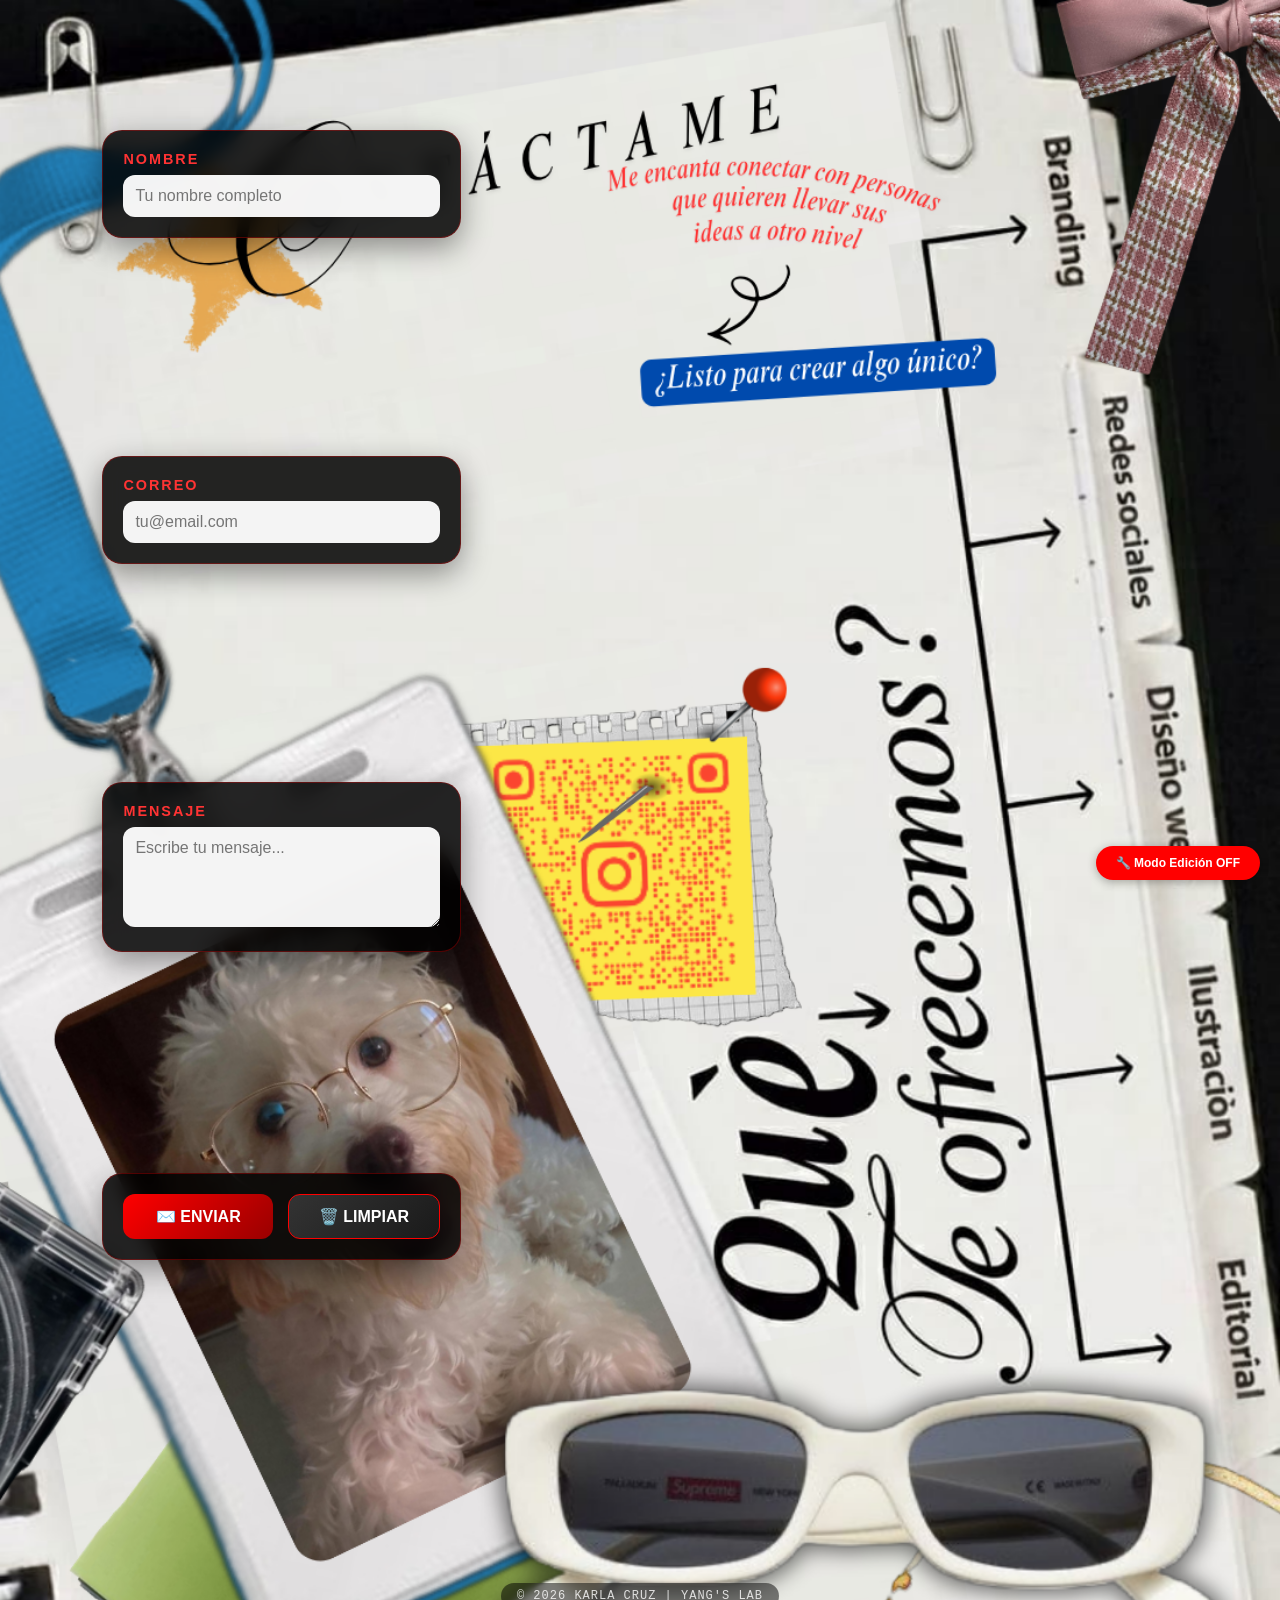
==== commit db97679c: "Actualicé contactame" ====
--- a/contactame.html
+++ b/contactame.html
@@ -1,4 +1,3 @@
-<<<<<<< HEAD
 <!DOCTYPE html>
 <html lang="es">
 <head>
@@ -6,9 +5,6 @@
     <meta name="viewport" content="width=device-width, initial-scale=1.0">
     <title>Contacto - Karla Sherlyn</title>
     
-    <link rel="icon" type="image/svg+xml" href="data:image/svg+xml, 
-    <svg xmlns='http://www.w3.org/2000/svg' viewBox='0 0 100 100'>         
-    <text y='.9em' font-size='90'>🦖</text> </svg>">
     <meta http-equiv="Cache-Control" content="no-cache, no-store, must-revalidate">
     <meta http-equiv="Pragma" content="no-cache">
     <meta http-equiv="Expires" content="0">
@@ -633,7 +629,6 @@
                 document.body.classList.add('edit-mode');
                 editModeBtn.textContent = '🔧 Modo Edición ON';
                 editModeBtn.classList.add('editing');
-                // Recargar posiciones guardadas
                 loadPositions();
                 console.log("✏️ MODO EDICIÓN ACTIVADO - Puedes mover los cuadros");
             } else {
@@ -655,7 +650,6 @@
         document.getElementById('btnEnviar').addEventListener('click', enviarFormulario);
         document.getElementById('btnLimpiar').addEventListener('click', limpiarFormulario);
 
-        // Enter en campos también envía
         const inputs = document.querySelectorAll('.form-input, .form-textarea');
         inputs.forEach(input => {
             input.addEventListener('keypress', (e) => {
@@ -674,689 +668,9 @@
             console.log("✅ Haz clic en 'Modo Edición' para mover los cuadros");
             console.log("✅ Los usuarios NUNCA ven el botón de edición");
             console.log("✅ FORMULARIO CONECTADO A FORMSPREE");
+            console.log("✅ FAVICON DEL DINOSAURIO 🦖 ACTIVADO");
             console.log("━━━━━━━━━━━━━━━━━━━━━━━━━━━━━━━━━━━━━━━");
         };
     </script>
 </body>
-=======
-<!DOCTYPE html>
-<html lang="es">
-<head>
-    <meta charset="UTF-8">
-    <meta name="viewport" content="width=device-width, initial-scale=1.0">
-    <title>Contacto - Karla Sherlyn</title>
-    
-    <link rel="icon" type="image/svg+xml" href="data:image/svg+xml, 
-    <svg xmlns='http://www.w3.org/2000/svg' viewBox='0 0 100 100'>         
-    <text y='.9em' font-size='90'>🦖</text> </svg>">
-    <meta http-equiv="Cache-Control" content="no-cache, no-store, must-revalidate">
-    <meta http-equiv="Pragma" content="no-cache">
-    <meta http-equiv="Expires" content="0">
-    
-    <style>
-        * {
-            margin: 0;
-            padding: 0;
-            box-sizing: border-box;
-        }
-
-        body {
-            background: #000;
-            overflow-x: hidden;
-            font-family: 'Arial', sans-serif;
-        }
-
-        .fullscreen-container {
-            position: relative;
-            min-height: 100vh;
-        }
-
-        .fullscreen-img {
-            width: 100%;
-            display: block;
-            pointer-events: none;
-        }
-
-        /* CAPA DE ELEMENTOS */
-        .scrapbook-layer {
-            position: absolute;
-            top: 0;
-            left: 0;
-            width: 100%;
-            height: 100%;
-        }
-
-        /* ELEMENTOS - Solo se pueden mover si activas el modo edición */
-        .scrap-item {
-            position: absolute;
-            transition: outline 0.1s ease;
-        }
-
-        /* ESTILOS DE LOS CUADROS DEL FORMULARIO */
-        .form-cuadro {
-            background: rgba(0, 0, 0, 0.85);
-            backdrop-filter: blur(10px);
-            border-radius: 20px;
-            padding: 20px;
-            box-shadow: 0 10px 30px rgba(0,0,0,0.4);
-            border: 1px solid rgba(255,0,0,0.3);
-            transition: all 0.2s ease;
-        }
-
-        .form-cuadro:hover {
-            border: 1px solid rgba(255,0,0,0.8);
-            box-shadow: 0 15px 40px rgba(0,0,0,0.5);
-        }
-
-        .form-cuadro-interno {
-            width: 100%;
-        }
-
-        .form-label {
-            display: block;
-            color: #ff3333;
-            font-weight: bold;
-            margin-bottom: 8px;
-            font-size: 0.9rem;
-            letter-spacing: 2px;
-        }
-
-        .form-input {
-            width: 100%;
-            padding: 12px;
-            border: none;
-            border-radius: 12px;
-            background: rgba(255,255,255,0.95);
-            font-size: 1rem;
-            box-sizing: border-box;
-        }
-
-        .form-input:focus {
-            outline: none;
-            background: white;
-            box-shadow: 0 0 8px rgba(255,0,0,0.5);
-        }
-
-        .form-textarea {
-            width: 100%;
-            padding: 12px;
-            border: none;
-            border-radius: 12px;
-            background: rgba(255,255,255,0.95);
-            font-size: 1rem;
-            min-height: 100px;
-            resize: vertical;
-            font-family: inherit;
-            box-sizing: border-box;
-        }
-
-        .form-textarea:focus {
-            outline: none;
-            background: white;
-            box-shadow: 0 0 8px rgba(255,0,0,0.5);
-        }
-
-        .btn-enviar {
-            background: linear-gradient(135deg, #ff0000, #990000);
-            color: white;
-            border: none;
-            padding: 12px 24px;
-            border-radius: 12px;
-            font-size: 1rem;
-            font-weight: bold;
-            cursor: pointer;
-            width: 100%;
-            transition: transform 0.2s, box-shadow 0.2s;
-        }
-
-        .btn-enviar:hover {
-            transform: translateY(-2px);
-            box-shadow: 0 5px 15px rgba(255,0,0,0.4);
-        }
-
-        .btn-enviar:active {
-            transform: translateY(0);
-        }
-
-        .btn-limpiar {
-            background: linear-gradient(135deg, #333333, #1a1a1a);
-            color: white;
-            border: 1px solid #ff0000;
-            padding: 12px 24px;
-            border-radius: 12px;
-            font-size: 1rem;
-            font-weight: bold;
-            cursor: pointer;
-            width: 100%;
-            transition: transform 0.2s, box-shadow 0.2s;
-        }
-
-        .btn-limpiar:hover {
-            transform: translateY(-2px);
-            box-shadow: 0 5px 15px rgba(255,0,0,0.3);
-            border: 1px solid #ff4444;
-        }
-
-        .btn-limpiar:active {
-            transform: translateY(0);
-        }
-
-        .botones-container {
-            display: flex;
-            gap: 15px;
-            width: 100%;
-        }
-
-        .botones-container .btn-enviar,
-        .botones-container .btn-limpiar {
-            flex: 1;
-        }
-
-        .watermark {
-            position: absolute;
-            bottom: 20px;
-            left: 0;
-            right: 0;
-            text-align: center;
-            color: rgba(255, 255, 255, 0.8);
-            font-size: 12px;
-            font-family: 'Courier New', 'Segoe UI', monospace;
-            letter-spacing: 1px;
-            background: rgba(0,0,0,0.5);
-            padding: 6px 16px;
-            width: fit-content;
-            margin: 0 auto;
-            pointer-events: none;
-            z-index: 20;
-            font-weight: 400;
-            text-transform: uppercase;
-            border-radius: 20px;
-            backdrop-filter: blur(4px);
-        }
-
-        .toast-message {
-            position: fixed;
-            bottom: 80px;
-            left: 50%;
-            transform: translateX(-50%);
-            background: rgba(0,0,0,0.9);
-            border: 1px solid #ff0000;
-            color: #ff3333;
-            padding: 12px 24px;
-            border-radius: 30px;
-            font-size: 14px;
-            font-weight: bold;
-            z-index: 1000;
-            animation: fadeInOut 2.5s ease forwards;
-            pointer-events: none;
-        }
-
-        @keyframes fadeInOut {
-            0% { opacity: 0; transform: translateX(-50%) translateY(20px); }
-            15% { opacity: 1; transform: translateX(-50%) translateY(0); }
-            85% { opacity: 1; transform: translateX(-50%) translateY(0); }
-            100% { opacity: 0; transform: translateX(-50%) translateY(-20px); }
-        }
-
-        /* Botón para activar/desactivar modo edición */
-        .edit-mode-toggle {
-            position: fixed;
-            bottom: 20px;
-            right: 20px;
-            background: #ff0000;
-            color: white;
-            border: none;
-            padding: 10px 20px;
-            border-radius: 30px;
-            font-weight: bold;
-            cursor: pointer;
-            z-index: 1001;
-            font-size: 12px;
-            box-shadow: 0 2px 10px rgba(0,0,0,0.3);
-        }
-
-        .edit-mode-toggle.editing {
-            background: #4CAF50;
-        }
-
-        /* Handles de redimensión y rotación - solo visibles en modo edición */
-        .resize-handle {
-            position: absolute;
-            width: 20px;
-            height: 20px;
-            background: #ff0000;
-            border-radius: 50%;
-            bottom: -10px;
-            right: -10px;
-            cursor: nwse-resize;
-            z-index: 999;
-            border: 2px solid white;
-            box-shadow: 0 0 4px rgba(0,0,0,0.5);
-            display: none;
-        }
-
-        .rotate-handle {
-            position: absolute;
-            width: 20px;
-            height: 20px;
-            background: #cc0000;
-            border-radius: 50%;
-            top: -10px;
-            left: -10px;
-            cursor: grab;
-            z-index: 999;
-            border: 2px solid white;
-            box-shadow: 0 0 4px rgba(0,0,0,0.5);
-            display: none;
-        }
-
-        .rotate-handle:active {
-            cursor: grabbing;
-        }
-
-        /* En modo edición, los cuadros son movibles y se muestran las manijas */
-        body.edit-mode .scrap-item {
-            cursor: grab;
-        }
-
-        body.edit-mode .scrap-item:active {
-            cursor: grabbing;
-        }
-
-        body.edit-mode .resize-handle,
-        body.edit-mode .rotate-handle {
-            display: block;
-        }
-
-        body.edit-mode .form-cuadro.selected {
-            outline: 3px dashed #ff0000;
-        }
-
-        /* RESPONSIVE */
-        @media (max-width: 900px) {
-            .form-cuadro { width: 35% !important; }
-        }
-        @media (max-width: 700px) {
-            .form-cuadro { width: 70% !important; left: 15% !important; }
-        }
-        @media (max-width: 500px) {
-            .botones-container { flex-direction: column; gap: 10px; }
-        }
-    </style>
-</head>
-<body>
-    <div class="fullscreen-container">
-        <img src="img/Contactame.png" class="fullscreen-img" alt="Fondo página de contacto" onerror="this.style.display='none'; console.warn('⚠️ Imagen de fondo no encontrada')">
-
-        <div class="scrapbook-layer">
-            
-            <!-- ===== CUADRO 1: NOMBRE ===== -->
-            <div class="scrap-item form-cuadro" style="top:8%; left:8%; width:28%;">
-                <div class="form-cuadro-interno">
-                    <label class="form-label">NOMBRE</label>
-                    <input type="text" id="nombre" class="form-input" placeholder="Tu nombre completo" required>
-                </div>
-            </div>
-            
-            <!-- ===== CUADRO 2: CORREO ===== -->
-            <div class="scrap-item form-cuadro" style="top:28%; left:8%; width:28%;">
-                <div class="form-cuadro-interno">
-                    <label class="form-label">CORREO</label>
-                    <input type="email" id="correo" class="form-input" placeholder="tu@email.com" required>
-                </div>
-            </div>
-            
-            <!-- ===== CUADRO 3: MENSAJE ===== -->
-            <div class="scrap-item form-cuadro" style="top:48%; left:8%; width:28%;">
-                <div class="form-cuadro-interno">
-                    <label class="form-label">MENSAJE</label>
-                    <textarea id="mensaje" class="form-textarea" placeholder="Escribe tu mensaje..." required></textarea>
-                </div>
-            </div>
-
-            <!-- ===== CUADRO 4: BOTONES ===== -->
-            <div class="scrap-item form-cuadro" style="top:72%; left:8%; width:28%;">
-                <div class="form-cuadro-interno">
-                    <div class="botones-container">
-                        <button id="btnEnviar" class="btn-enviar">✉️ ENVIAR</button>
-                        <button id="btnLimpiar" class="btn-limpiar">🗑️ LIMPIAR</button>
-                    </div>
-                </div>
-            </div>
-            
-        </div>
-        
-        <div class="watermark">
-            © 2026 Karla Cruz | YANG'S LAB
-        </div>
-    </div>
-
-    <!-- Botón para activar/desactivar modo edición (SOLO TÚ LO VES) -->
-    <button id="editModeBtn" class="edit-mode-toggle">🔧 Modo Edición OFF</button>
-
-    <script>
-        // ===== CONFIGURACIÓN DE FORMSPREE =====
-        const FORMSPREE_ID = 'xeevagad';
-        const FORMSPREE_URL = `https://formspree.io/f/${FORMSPREE_ID}`;
-
-        // ===== MOSTRAR MENSAJE FLOTANTE =====
-        function showToast(message, isError = false) {
-            const toast = document.createElement('div');
-            toast.className = 'toast-message';
-            toast.textContent = message;
-            if (isError) {
-                toast.style.color = '#ff6666';
-                toast.style.borderColor = '#ff0000';
-            } else {
-                toast.style.color = '#4CAF50';
-                toast.style.borderColor = '#4CAF50';
-            }
-            document.body.appendChild(toast);
-            setTimeout(() => {
-                toast.remove();
-            }, 3000);
-        }
-
-        // ===== ENVIAR FORMULARIO A FORMSPREE =====
-        async function enviarFormulario() {
-            const nombre = document.getElementById('nombre').value.trim();
-            const correo = document.getElementById('correo').value.trim();
-            const mensaje = document.getElementById('mensaje').value.trim();
-
-            if (!nombre) {
-                showToast('❌ Por favor, ingresa tu nombre', true);
-                return;
-            }
-            if (!correo) {
-                showToast('❌ Por favor, ingresa tu correo electrónico', true);
-                return;
-            }
-            if (!mensaje) {
-                showToast('❌ Por favor, escribe un mensaje', true);
-                return;
-            }
-
-            const emailRegex = /^[^\s@]+@[^\s@]+\.[^\s@]+$/;
-            if (!emailRegex.test(correo)) {
-                showToast('❌ Correo electrónico no válido', true);
-                return;
-            }
-
-            showToast('📤 Enviando mensaje...', false);
-
-            try {
-                const response = await fetch(FORMSPREE_URL, {
-                    method: 'POST',
-                    headers: {
-                        'Content-Type': 'application/json',
-                        'Accept': 'application/json'
-                    },
-                    body: JSON.stringify({
-                        nombre: nombre,
-                        email: correo,
-                        mensaje: mensaje,
-                        _subject: `Nuevo mensaje de ${nombre}`
-                    })
-                });
-
-                if (response.ok) {
-                    showToast('✅ ¡Mensaje enviado con éxito! Te responderé pronto.', false);
-                    document.getElementById('nombre').value = '';
-                    document.getElementById('correo').value = '';
-                    document.getElementById('mensaje').value = '';
-                    console.log('📨 Mensaje enviado a Formspree');
-                } else {
-                    showToast('❌ Error al enviar. Intenta de nuevo.', true);
-                }
-            } catch (error) {
-                console.error('Error de conexión:', error);
-                showToast('❌ Error de conexión. Verifica tu internet.', true);
-            }
-        }
-
-        // ===== LIMPIAR FORMULARIO =====
-        function limpiarFormulario() {
-            document.getElementById('nombre').value = '';
-            document.getElementById('correo').value = '';
-            document.getElementById('mensaje').value = '';
-            showToast('🧹 Todos los campos han sido limpiados', false);
-        }
-
-        // ===== FUNCIONES PARA MOVER, REDIMENSIONAR Y ROTAR (SOLO MODO EDICIÓN) =====
-        let selected = null;
-        let isDragging = false;
-        let isResizing = false;
-        let isRotating = false;
-        let startX, startY, startLeft, startTop, startWidth;
-        let startAngle = 0;
-        let currentAngle = 0;
-        let editMode = false;
-
-        function savePositions() {
-            const data = [];
-            document.querySelectorAll('.scrap-item').forEach(el => {
-                data.push({
-                    top: el.style.top,
-                    left: el.style.left,
-                    width: el.style.width,
-                    transform: el.style.transform
-                });
-            });
-            localStorage.setItem("layoutContacto", JSON.stringify(data));
-            console.log("💾 Posiciones guardadas");
-        }
-
-        function loadPositions() {
-            const data = JSON.parse(localStorage.getItem("layoutContacto"));
-            if (!data) return;
-
-            document.querySelectorAll('.scrap-item').forEach((el, i) => {
-                if (data[i]) {
-                    el.style.top = data[i].top;
-                    el.style.left = data[i].left;
-                    el.style.width = data[i].width;
-                    if (data[i].transform) el.style.transform = data[i].transform;
-                }
-            });
-            console.log("📂 Posiciones cargadas");
-        }
-
-        function createHandles(el) {
-            const oldResize = el.querySelector('.resize-handle');
-            const oldRotate = el.querySelector('.rotate-handle');
-            if (oldResize) oldResize.remove();
-            if (oldRotate) oldRotate.remove();
-
-            const resizeHandle = document.createElement("div");
-            resizeHandle.className = "resize-handle";
-            el.appendChild(resizeHandle);
-
-            const rotateHandle = document.createElement("div");
-            rotateHandle.className = "rotate-handle";
-            el.appendChild(rotateHandle);
-
-            resizeHandle.onmousedown = (e) => {
-                if (!editMode) return;
-                e.stopPropagation();
-                isResizing = true;
-                startX = e.clientX;
-                startWidth = el.offsetWidth;
-                document.onmousemove = resize;
-                document.onmouseup = stop;
-            };
-
-            rotateHandle.onmousedown = (e) => {
-                if (!editMode) return;
-                e.stopPropagation();
-                isRotating = true;
-                const rect = el.getBoundingClientRect();
-                const centerX = rect.left + rect.width / 2;
-                const centerY = rect.top + rect.height / 2;
-                startAngle = Math.atan2(e.clientY - centerY, e.clientX - centerX) * 180 / Math.PI;
-                const transform = el.style.transform;
-                const match = transform.match(/rotate\(([-\d.]+)deg\)/);
-                currentAngle = match ? parseFloat(match[1]) : 0;
-                document.onmousemove = rotate;
-                document.onmouseup = stop;
-            };
-        }
-
-        function rotate(e) {
-            if (!isRotating || !selected || !editMode) return;
-            const rect = selected.getBoundingClientRect();
-            const centerX = rect.left + rect.width / 2;
-            const centerY = rect.top + rect.height / 2;
-            let newAngle = Math.atan2(e.clientY - centerY, e.clientX - centerX) * 180 / Math.PI;
-            let angleDiff = newAngle - startAngle;
-            let finalAngle = currentAngle + angleDiff;
-            selected.style.transform = `rotate(${finalAngle}deg)`;
-        }
-
-        function resize(e) {
-            if (!isResizing || !selected || !editMode) return;
-            let newWidth = Math.max(80, startWidth + (e.clientX - startX));
-            selected.style.width = newWidth + "px";
-        }
-
-        function startDrag(e, el) {
-            if (!editMode) return;
-            if (e.target.classList.contains("resize-handle")) return;
-            if (e.target.classList.contains("rotate-handle")) return;
-            if (e.target.tagName === 'BUTTON') return;
-            if (e.target.type === 'text' || e.target.type === 'email' || e.target.tagName === 'TEXTAREA') return;
-            
-            isDragging = true;
-            selected = el;
-            startX = e.clientX;
-            startY = e.clientY;
-            startLeft = parseFloat(el.style.left || 0);
-            startTop = parseFloat(el.style.top || 0);
-            document.onmousemove = drag;
-            document.onmouseup = stop;
-        }
-
-        function drag(e) {
-            if (!isDragging || !selected || !editMode) return;
-            selected.style.left = (startLeft + (e.clientX - startX)) + "px";
-            selected.style.top = (startTop + (e.clientY - startY)) + "px";
-        }
-
-        function stop() {
-            isDragging = false;
-            isResizing = false;
-            isRotating = false;
-            document.onmousemove = null;
-            document.onmouseup = null;
-            if (editMode) savePositions();
-        }
-
-        function selectElement(el) {
-            if (!editMode) return;
-            if (selected && selected !== el) {
-                selected.classList.remove('selected');
-            }
-            selected = el;
-            selected.classList.add('selected');
-            createHandles(selected);
-        }
-
-        function asignarEventos() {
-            document.querySelectorAll('.scrap-item').forEach(el => {
-                el.addEventListener('click', (e) => {
-                    if (!editMode) return;
-                    if (e.target.tagName === 'BUTTON') return;
-                    if (e.target.type === 'text' || e.target.type === 'email' || e.target.tagName === 'TEXTAREA') return;
-                    e.stopPropagation();
-                    selectElement(el);
-                });
-                
-                el.addEventListener('mousedown', (e) => {
-                    startDrag(e, el);
-                });
-            });
-        }
-
-        document.body.addEventListener('click', (e) => {
-            if (!editMode) return;
-            if (!e.target.closest('.scrap-item')) {
-                if (selected) {
-                    selected.classList.remove('selected');
-                    selected = null;
-                }
-            }
-        });
-
-        document.addEventListener('keydown', (e) => {
-            if (!editMode || !selected) return;
-            if (e.key === "q") {
-                let transform = selected.style.transform || "rotate(0deg)";
-                let match = transform.match(/rotate\(([-\d.]+)deg\)/);
-                let currentRot = match ? parseFloat(match[1]) : 0;
-                selected.style.transform = `rotate(${currentRot - 5}deg)`;
-                savePositions();
-            }
-            if (e.key === "e") {
-                let transform = selected.style.transform || "rotate(0deg)";
-                let match = transform.match(/rotate\(([-\d.]+)deg\)/);
-                let currentRot = match ? parseFloat(match[1]) : 0;
-                selected.style.transform = `rotate(${currentRot + 5}deg)`;
-                savePositions();
-            }
-        });
-
-        // ===== MODO EDICIÓN =====
-        const editModeBtn = document.getElementById('editModeBtn');
-        
-        function toggleEditMode() {
-            editMode = !editMode;
-            if (editMode) {
-                document.body.classList.add('edit-mode');
-                editModeBtn.textContent = '🔧 Modo Edición ON';
-                editModeBtn.classList.add('editing');
-                // Recargar posiciones guardadas
-                loadPositions();
-                console.log("✏️ MODO EDICIÓN ACTIVADO - Puedes mover los cuadros");
-            } else {
-                document.body.classList.remove('edit-mode');
-                editModeBtn.textContent = '🔧 Modo Edición OFF';
-                editModeBtn.classList.remove('editing');
-                if (selected) {
-                    selected.classList.remove('selected');
-                    selected = null;
-                }
-                savePositions();
-                console.log("🔒 MODO EDICIÓN DESACTIVADO - Cuadros fijos");
-            }
-        }
-
-        editModeBtn.addEventListener('click', toggleEditMode);
-
-        // ===== ASIGNAR BOTONES =====
-        document.getElementById('btnEnviar').addEventListener('click', enviarFormulario);
-        document.getElementById('btnLimpiar').addEventListener('click', limpiarFormulario);
-
-        // Enter en campos también envía
-        const inputs = document.querySelectorAll('.form-input, .form-textarea');
-        inputs.forEach(input => {
-            input.addEventListener('keypress', (e) => {
-                if (e.key === 'Enter' && e.target.tagName !== 'TEXTAREA') {
-                    e.preventDefault();
-                    enviarFormulario();
-                }
-            });
-        });
-
-        // ===== INICIALIZAR =====
-        window.onload = () => {
-            loadPositions();
-            asignarEventos();
-            console.log("━━━━━━━━━━━━━━━━━━━━━━━━━━━━━━━━━━━━━━━");
-            console.log("✅ Haz clic en 'Modo Edición' para mover los cuadros");
-            console.log("✅ Los usuarios NUNCA ven el botón de edición");
-            console.log("✅ FORMULARIO CONECTADO A FORMSPREE");
-            console.log("━━━━━━━━━━━━━━━━━━━━━━━━━━━━━━━━━━━━━━━");
-        };
-    </script>
-</body>
->>>>>>> a47fbf55647d2daf81e7f96aab5026022486a44f
 </html>
